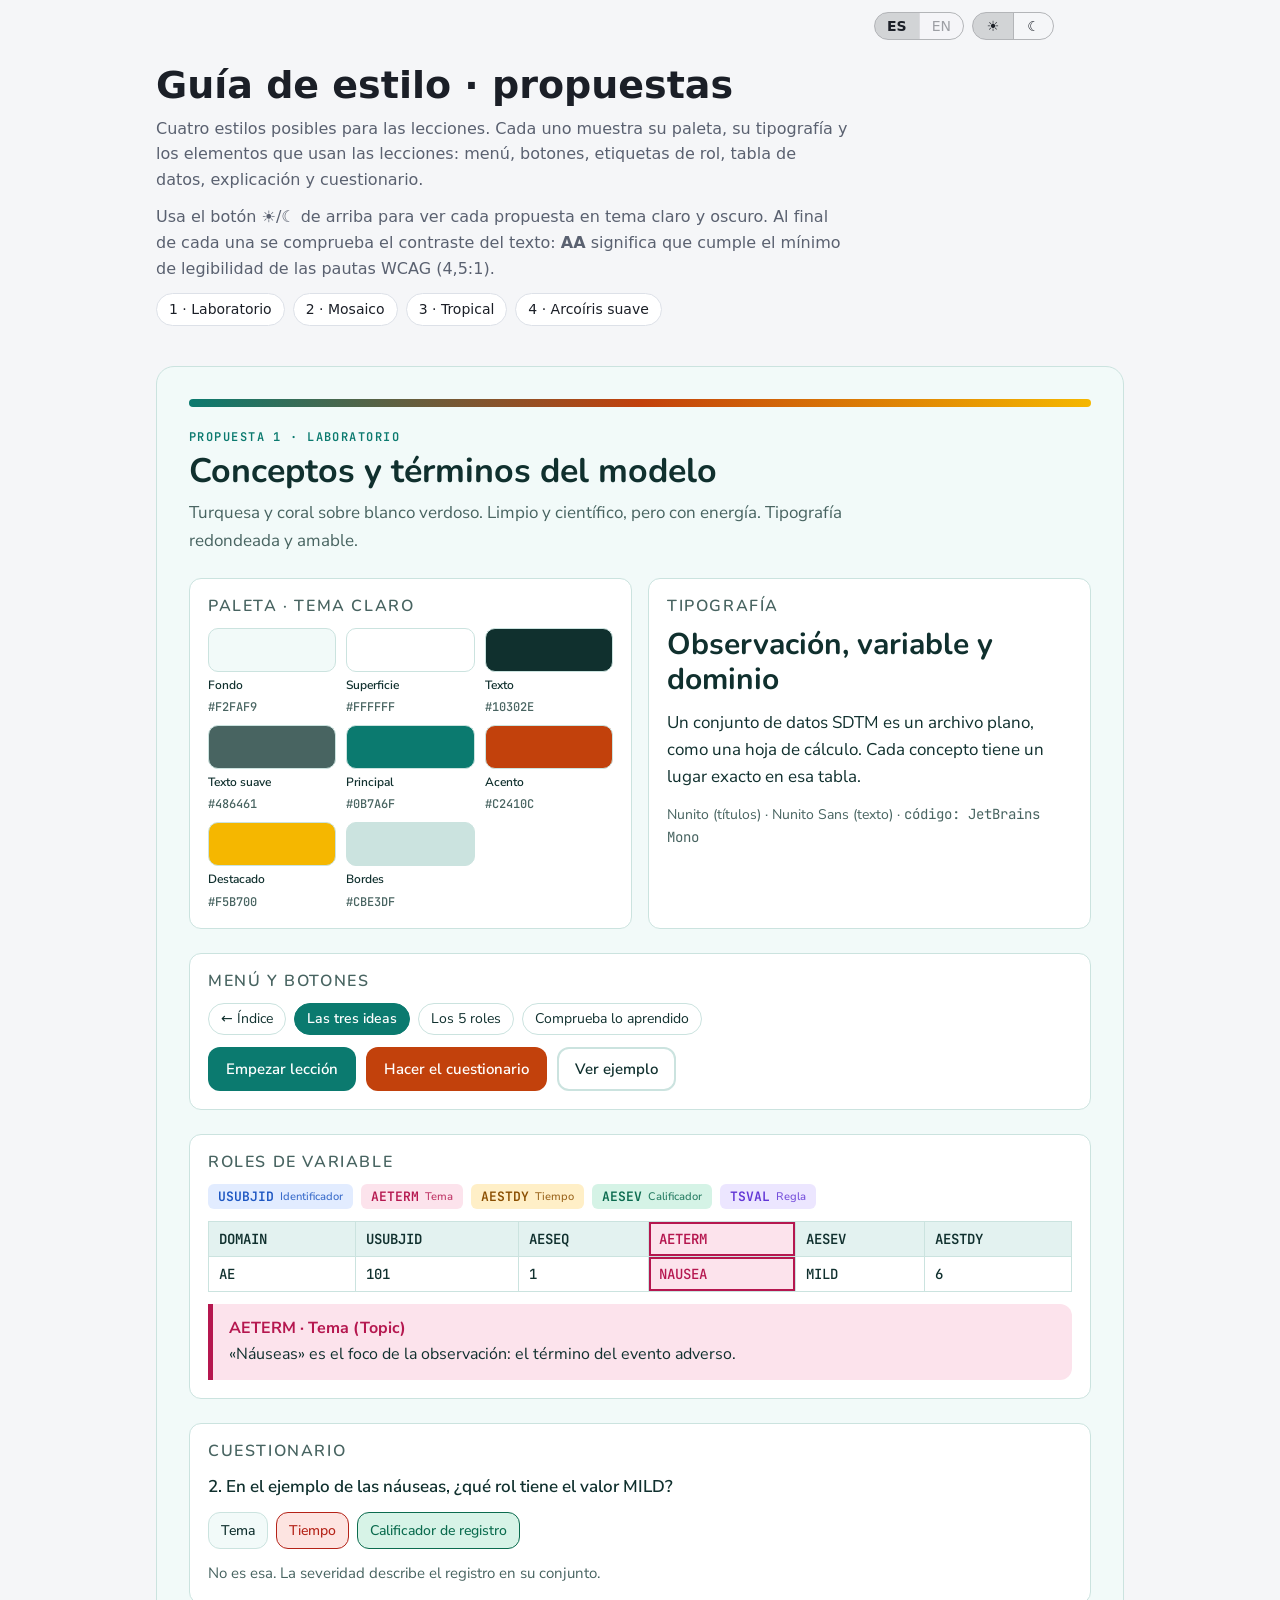
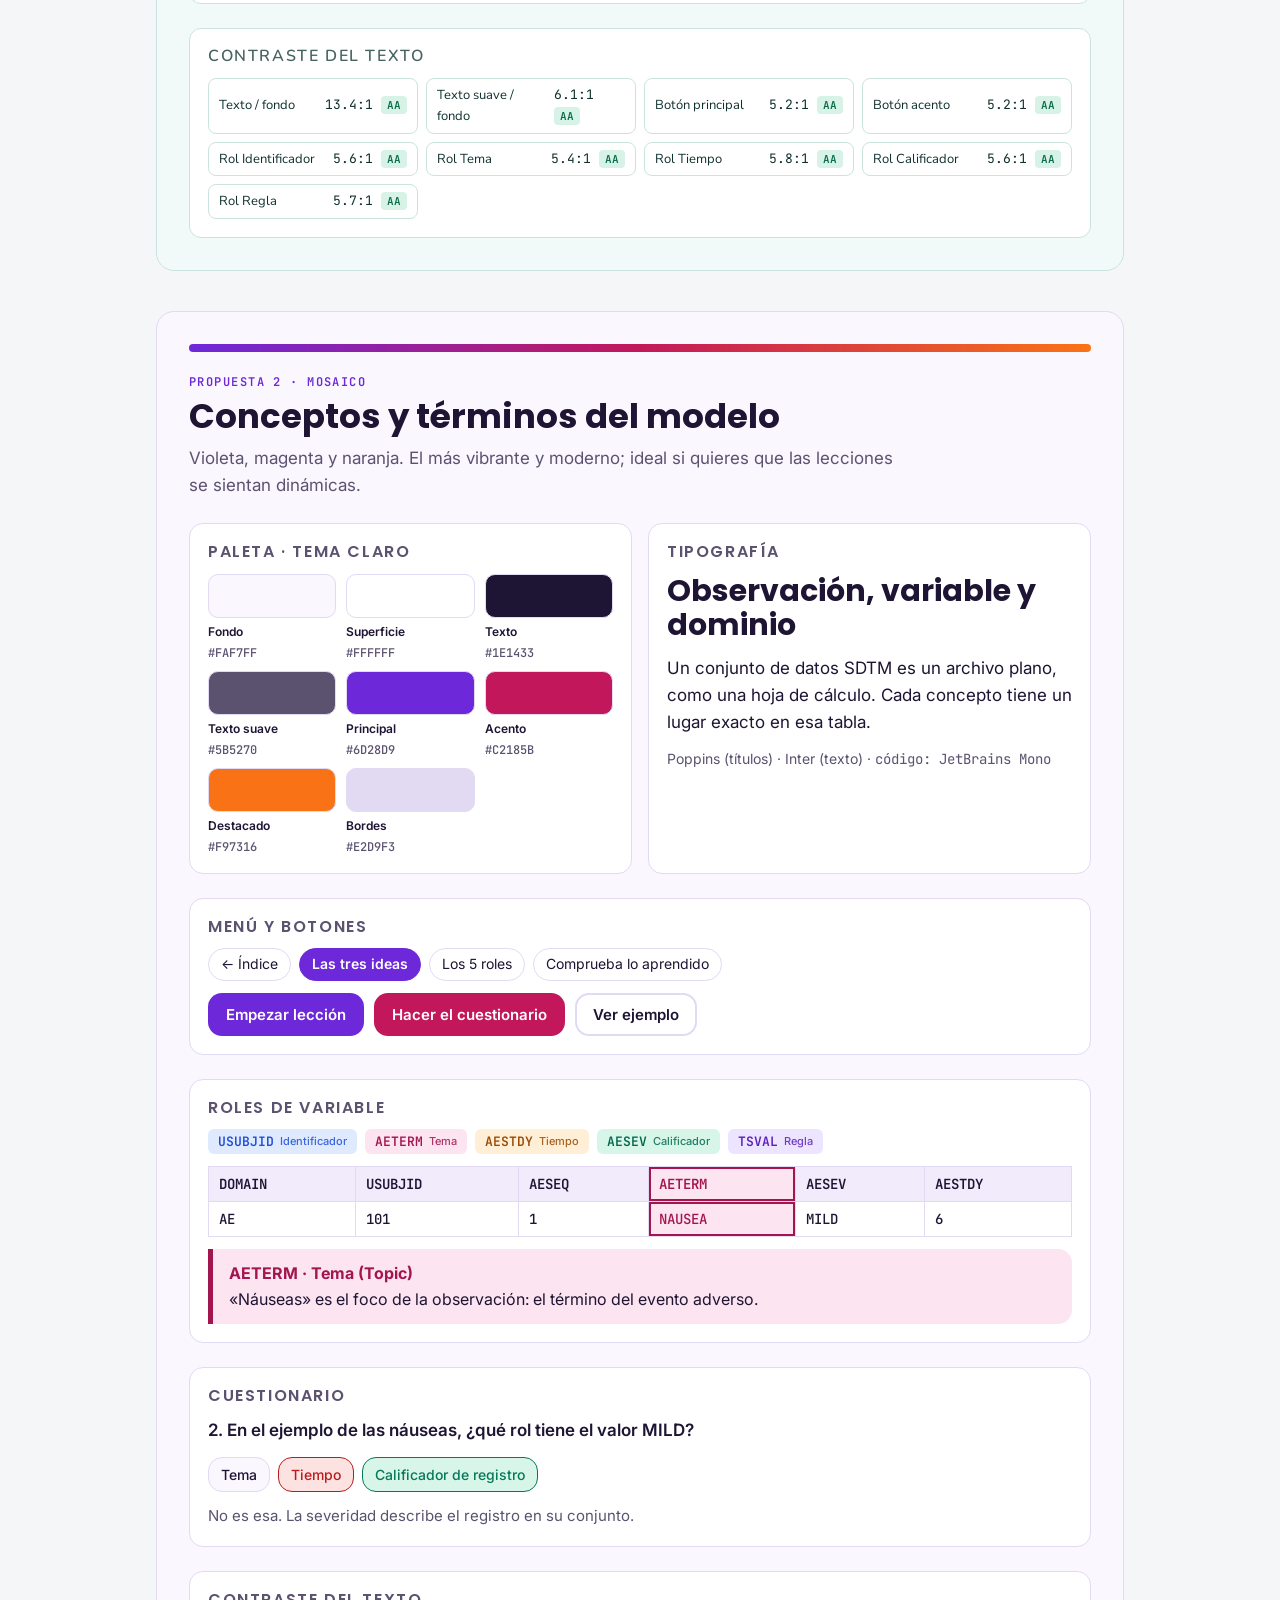
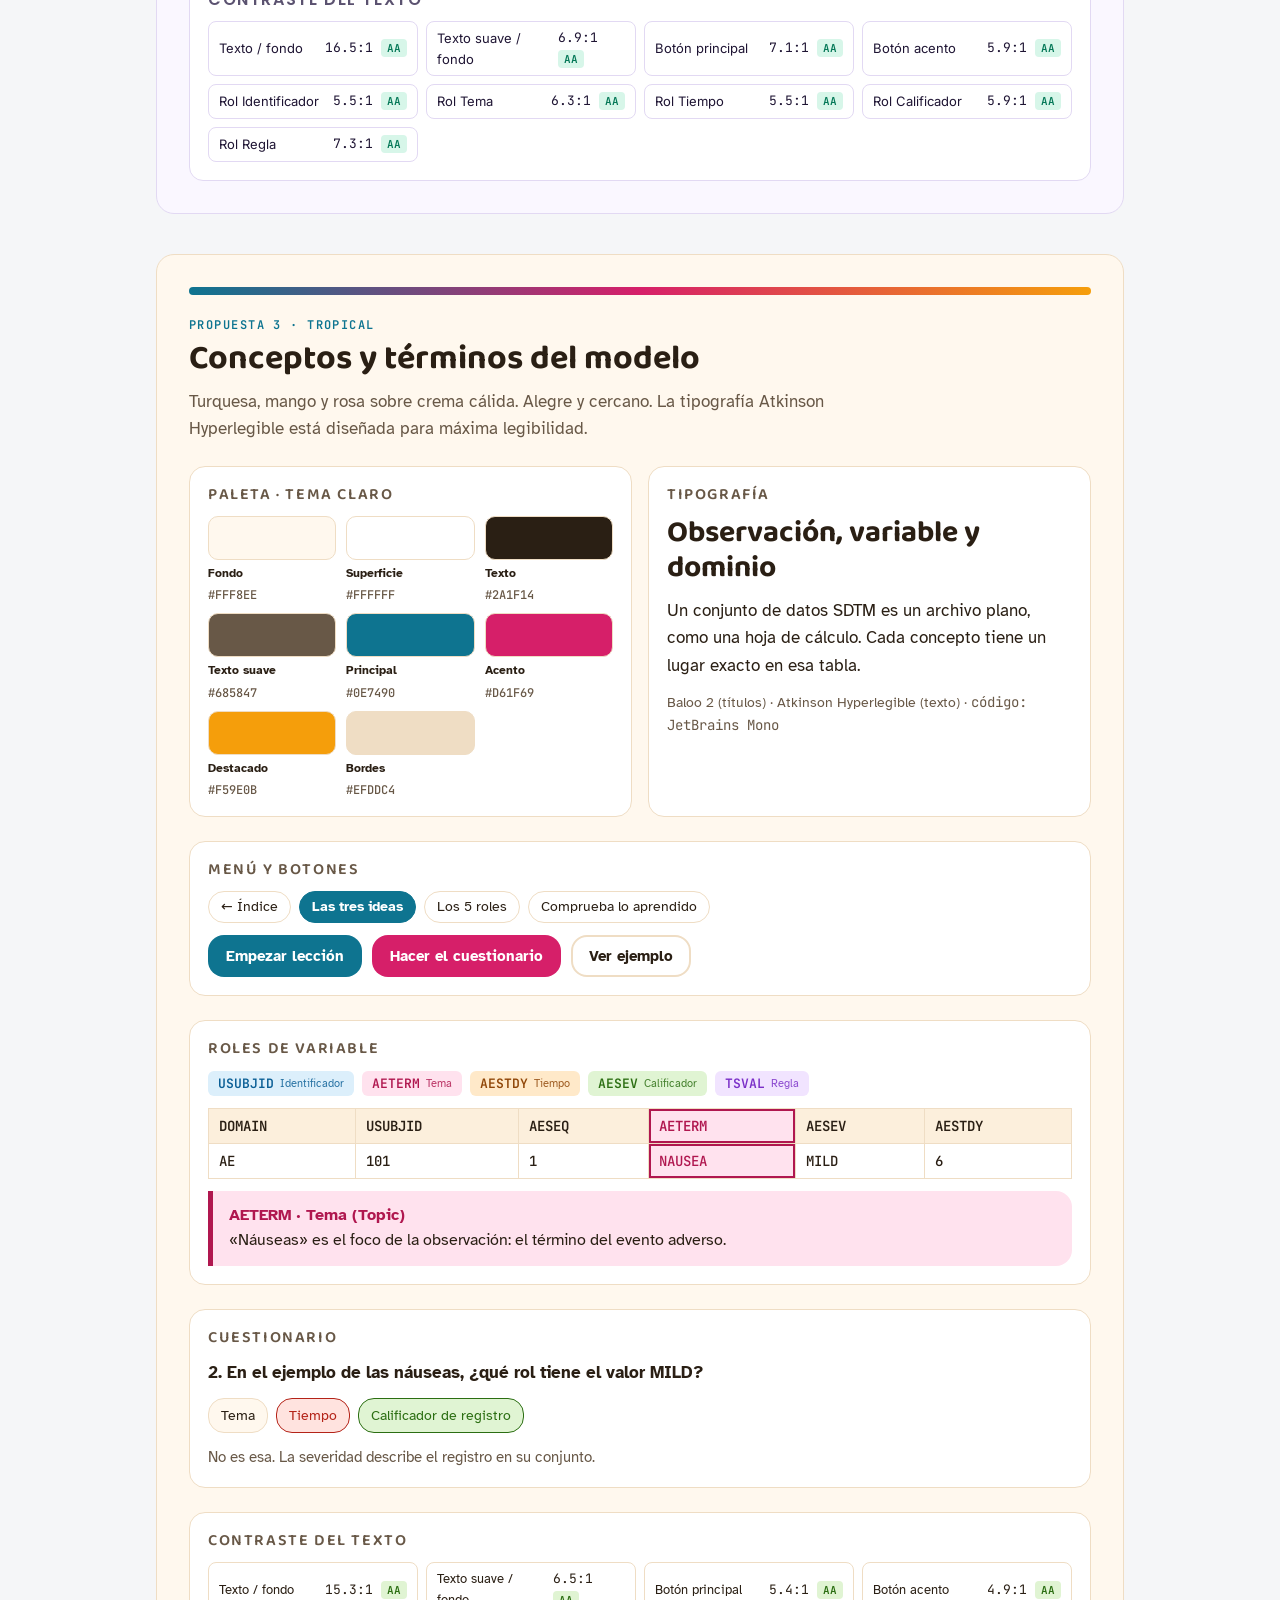
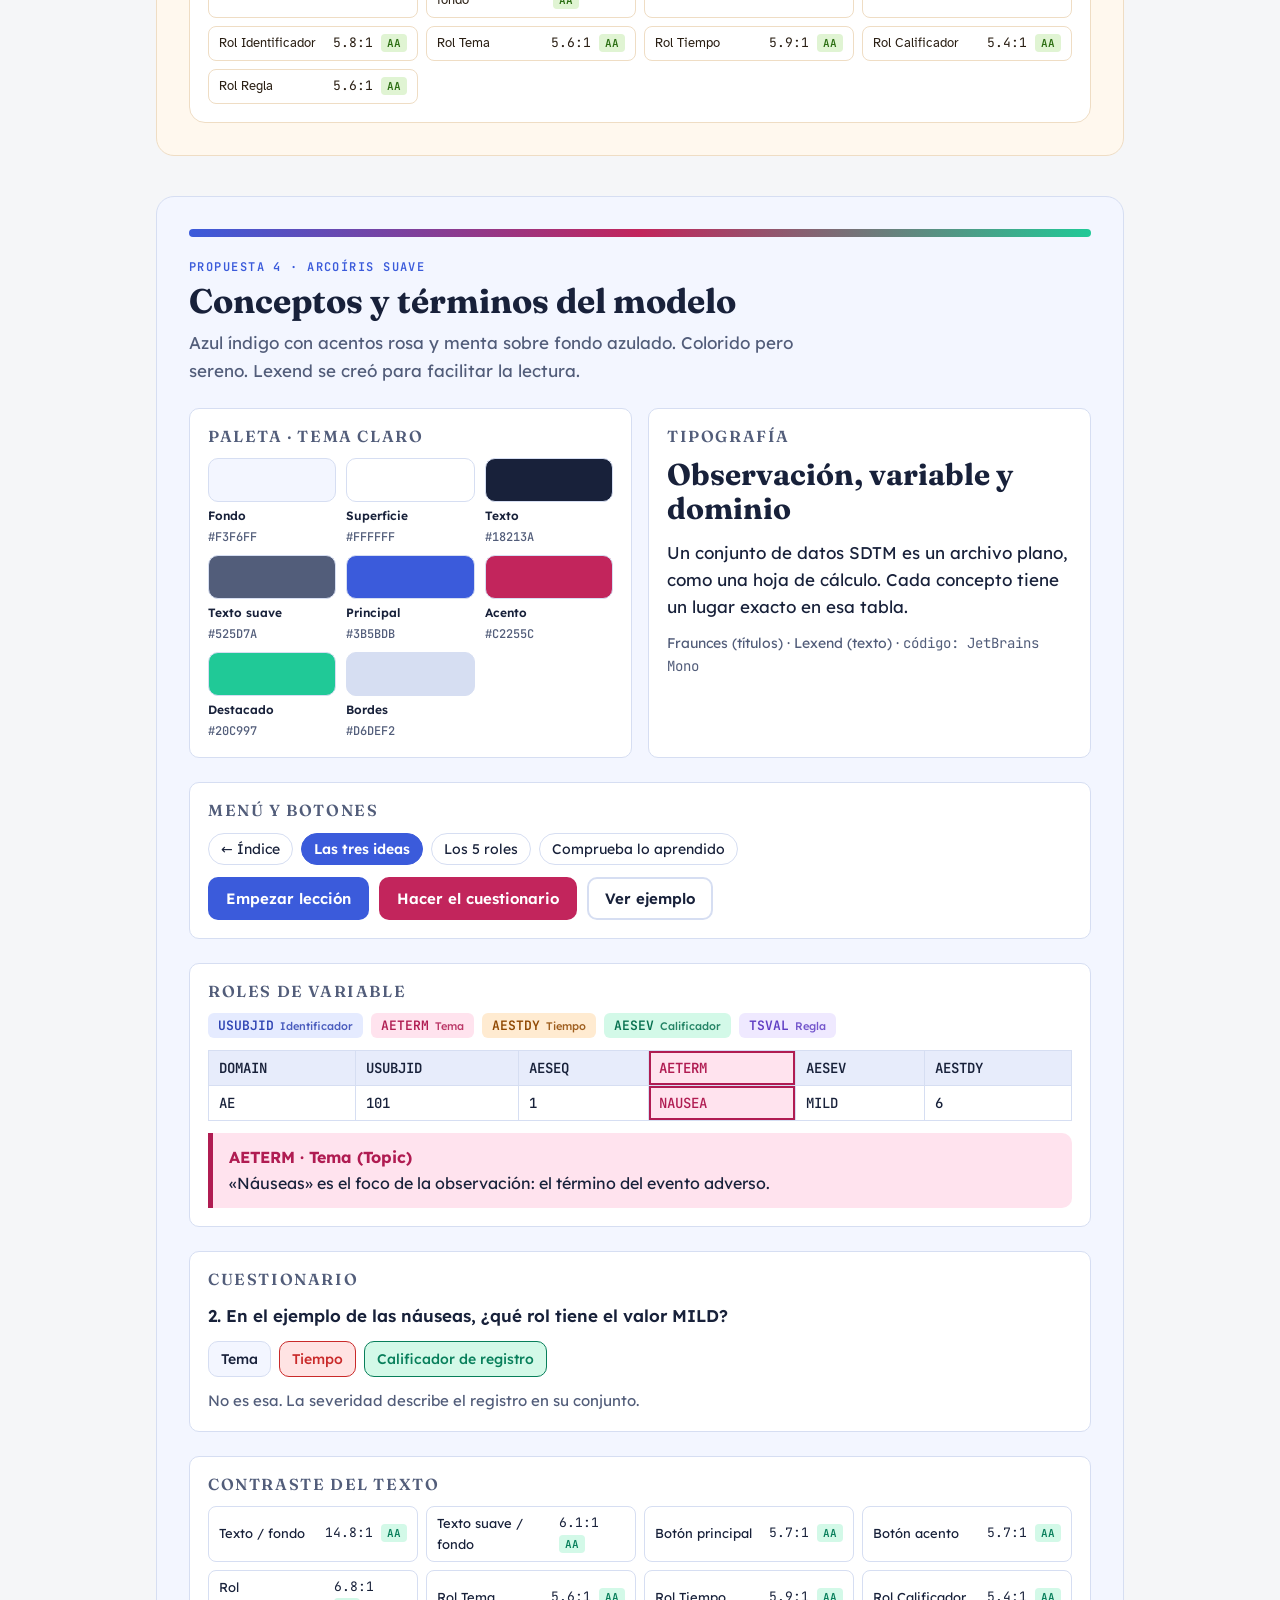
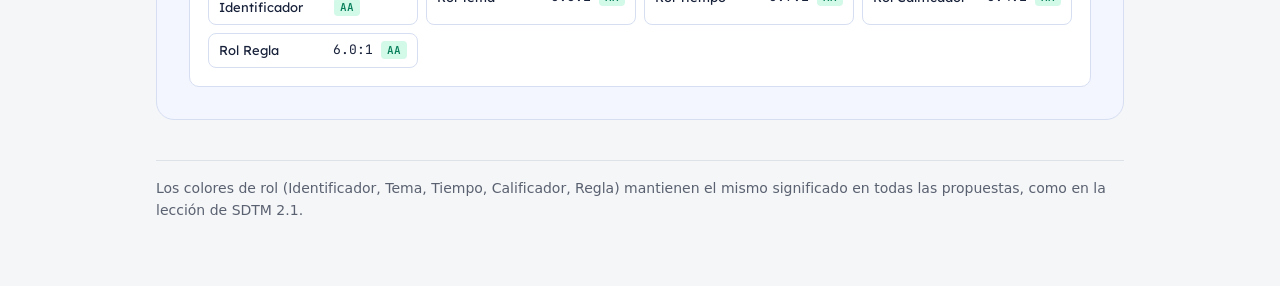
==== guia-de-estilo.html @ e6d56b49 "Añadir guía de estilo con cuatro propuestas visuales Co-Authored-By: Claude Opus 5.5 <noreply@anthro" ====
<!doctype html>
<html lang="es">
<head>
<meta charset="utf-8">
<meta name="viewport" content="width=device-width, initial-scale=1">
<title>Guía de estilo</title>
<meta name="description" content="Propuestas de estilo visual para las lecciones de CDISC Learning.">
<script src="recursos/controles.js"></script>
<link rel="stylesheet" href="https://fonts.googleapis.com/css2?family=Atkinson+Hyperlegible:wght@400;700&family=Baloo+2:wght@600;700&family=Fraunces:opsz,wght@9..144,600;9..144,700&family=Inter:wght@400;500;600&family=JetBrains+Mono:wght@500;600&family=Lexend:wght@400;500;600&family=Nunito:wght@700;800&family=Nunito+Sans:wght@400;600&family=Poppins:wght@600;700&display=swap">
<style>
/* Página contenedora: neutra, para que destaquen las propuestas */
:root{--bg:#F5F6F8;--surface:#FFFFFF;--ink:#1B1F27;--muted:#5A6170;--line:#DDE1E8}
@media (prefers-color-scheme:dark){:root:not([data-theme="light"]){--bg:#111317;--surface:#1A1D23;--ink:#E8EAEE;--muted:#9AA1AE;--line:#2D323B;color-scheme:dark}}
:root[data-theme="dark"]{--bg:#111317;--surface:#1A1D23;--ink:#E8EAEE;--muted:#9AA1AE;--line:#2D323B;color-scheme:dark}
*{box-sizing:border-box}
body{margin:0;background:var(--bg);color:var(--ink);font:16px/1.6 system-ui,-apple-system,"Segoe UI",sans-serif}
.wrap{max-width:1000px;margin:0 auto;padding:24px max(16px,env(safe-area-inset-left,0px)) 64px;display:flex;flex-direction:column;gap:40px}
.intro h1{margin:0 0 8px;font-size:clamp(28px,5vw,38px);line-height:1.15}
.intro p{margin:0 0 12px;max-width:68ch;color:var(--muted)}
.salto{display:flex;flex-wrap:wrap;gap:8px}
.salto a{font-size:14px;color:var(--ink);text-decoration:none;border:1px solid var(--line);background:var(--surface);border-radius:999px;padding:4px 12px}
.salto a:hover{border-color:var(--ink)}
.mono{font-family:"JetBrains Mono",Consolas,monospace}

/* ---------- Propuesta (todo lo de dentro usa las variables --p-*) ---------- */
.prop{background:var(--p-bg);color:var(--p-ink);border:1px solid var(--p-line);border-radius:18px;padding:clamp(18px,4vw,32px);display:flex;flex-direction:column;gap:24px;font:400 17px/1.6 var(--p-body);scroll-margin-top:16px}
.prop h2,.prop h3{font-family:var(--p-display);margin:0;line-height:1.2;text-wrap:balance}
.prop h2{font-size:clamp(26px,5vw,34px)}
.prop h3{font-size:19px}
.prop p{margin:0;max-width:66ch}
.prop .muted{color:var(--p-muted)}
.cab{display:flex;flex-direction:column;gap:8px}
.eyebrow{font:600 12px/1 "JetBrains Mono",monospace;letter-spacing:.12em;text-transform:uppercase;color:var(--p-primary)}
.banda{height:8px;border-radius:999px;background:linear-gradient(90deg,var(--p-primary),var(--p-accent),var(--p-sun))}
.grid2{display:grid;grid-template-columns:repeat(auto-fit,minmax(min(100%,280px),1fr));gap:16px}
.caja{background:var(--p-surface);border:1px solid var(--p-line);border-radius:var(--p-radius);padding:18px;display:flex;flex-direction:column;gap:12px;min-width:0}
.caja>h3{font-size:16px}
.etq{font:600 11px/1 "JetBrains Mono",monospace;letter-spacing:.1em;text-transform:uppercase;color:var(--p-muted)}

/* muestras de color */
.muestras{display:grid;grid-template-columns:repeat(auto-fill,minmax(110px,1fr));gap:10px}
.muestra{display:flex;flex-direction:column;gap:4px;font-size:12px}
.muestra i{display:block;height:44px;border-radius:10px;border:1px solid var(--p-line)}
.muestra b{font-weight:600}
.muestra code{font:500 12px "JetBrains Mono",monospace;color:var(--p-muted)}

/* tipografía */
.tipo-display{font:700 30px/1.15 var(--p-display)}
.tipo-cuerpo{font:400 17px/1.6 var(--p-body)}

/* menú y botones */
.nav{display:flex;flex-wrap:wrap;gap:8px}
.nav a{font-size:14px;color:var(--p-ink);text-decoration:none;border:1px solid var(--p-line);background:var(--p-surface);border-radius:999px;padding:4px 12px}
.nav a.on{background:var(--p-primary);border-color:var(--p-primary);color:var(--p-on-primary);font-weight:600}
.btns{display:flex;flex-wrap:wrap;gap:10px}
.btn{font:600 15px var(--p-body);border-radius:var(--p-radius);padding:10px 16px;border:2px solid transparent;cursor:pointer}
.btn.pri{background:var(--p-primary);color:var(--p-on-primary)}
.btn.sec{background:transparent;color:var(--p-ink);border-color:var(--p-line)}
.btn.acc{background:var(--p-accent);color:var(--p-on-accent)}
.btn:focus-visible{outline:3px solid var(--p-sun);outline-offset:2px}

/* etiquetas de rol SDTM */
.roles{display:flex;flex-wrap:wrap;gap:8px}
.tag{display:inline-flex;align-items:center;gap:6px;font:600 13px "JetBrains Mono",monospace;color:var(--c);background:var(--cb);border-radius:6px;padding:4px 10px}
.tag small{font:500 11px var(--p-body);opacity:.85}

/* tabla */
.scroll{overflow-x:auto}
table{border-collapse:collapse;width:100%;font:500 14px "JetBrains Mono",monospace}
th,td{border:1px solid var(--p-line);padding:8px 10px;text-align:left;white-space:nowrap}
th{background:var(--p-soft);font-weight:600}
td.on,th.on{background:var(--cb);color:var(--c);box-shadow:inset 0 0 0 2px var(--c)}

/* explicación */
.explica{border-left:5px solid var(--c);background:var(--cb);border-radius:0 var(--p-radius) var(--p-radius) 0;padding:12px 16px;font-size:16px}
.explica b{color:var(--c)}

/* cuestionario */
.opts{display:flex;flex-wrap:wrap;gap:8px}
.opts span{font:500 14px var(--p-body);background:var(--p-bg);border:1px solid var(--p-line);border-radius:var(--p-radius);padding:8px 12px}
.opts .bien{background:var(--p-ok-bg);border-color:var(--p-ok);color:var(--p-ok)}
.opts .mal{background:var(--p-no-bg);border-color:var(--p-no);color:var(--p-no)}

/* contraste */
.contraste{display:grid;grid-template-columns:repeat(auto-fill,minmax(200px,1fr));gap:8px;font-size:13px}
.contraste div{display:flex;justify-content:space-between;gap:8px;align-items:center;border:1px solid var(--p-line);border-radius:8px;padding:6px 10px;background:var(--p-surface)}
.aa{font:600 11px "JetBrains Mono",monospace;padding:2px 6px;border-radius:4px;background:var(--p-ok-bg);color:var(--p-ok)}
.aa.falla{background:var(--p-no-bg);color:var(--p-no)}

.pie{font-size:14px;color:var(--muted);border-top:1px solid var(--line);padding-top:16px}
</style>
</head>
<body>
<div class="wrap">
  <header class="intro">
    <h1>Guía de estilo · propuestas</h1>
    <p>Cuatro estilos posibles para las lecciones. Cada uno muestra su paleta, su tipografía y los elementos que usan las lecciones: menú, botones, etiquetas de rol, tabla de datos, explicación y cuestionario.</p>
    <p>Usa el botón ☀/☾ de arriba para ver cada propuesta en tema claro y oscuro. Al final de cada una se comprueba el contraste del texto: <b>AA</b> significa que cumple el mínimo de legibilidad de las pautas WCAG (4,5:1).</p>
    <nav class="salto" id="salto" aria-label="Propuestas"></nav>
  </header>
  <div id="propuestas" style="display:flex;flex-direction:column;gap:40px"></div>
  <footer class="pie">Los colores de rol (Identificador, Tema, Tiempo, Calificador, Regla) mantienen el mismo significado en todas las propuestas, como en la lección de SDTM 2.1.</footer>
</div>

<script>
/* Cada propuesta: tipografías, radio de esquinas y colores para claro y oscuro.
   Roles: [color de texto, fondo] para id, topic, timing, qual, rule. */
const P = [
  {
    id: "laboratorio", nombre: "1 · Laboratorio",
    idea: "Turquesa y coral sobre blanco verdoso. Limpio y científico, pero con energía. Tipografía redondeada y amable.",
    display: '"Nunito", system-ui, sans-serif', body: '"Nunito Sans", system-ui, sans-serif',
    fuentes: "Nunito (títulos) · Nunito Sans (texto)", radius: "12px",
    claro: { bg:"#F2FAF9", surface:"#FFFFFF", soft:"#E3F2F0", ink:"#10302E", muted:"#486461", line:"#CBE3DF",
      primary:"#0B7A6F", "on-primary":"#FFFFFF", accent:"#C2410C", "on-accent":"#FFFFFF", sun:"#F5B700",
      ok:"#0B6B4E", "ok-bg":"#D7F3E7", no:"#B42318", "no-bg":"#FDE4E1",
      id:["#1D56C2","#E2ECFF"], topic:["#B5174F","#FCE3EC"], timing:["#8A4E00","#FFEFC7"], qual:["#0A6A4E","#D5F3E6"], rule:["#6236D6","#ECE6FF"] },
    oscuro: { bg:"#0D1D1C", surface:"#132927", soft:"#1A3532", ink:"#E2F4F1", muted:"#9CB9B5", line:"#264541",
      primary:"#3FD1BF", "on-primary":"#062320", accent:"#FF8A4C", "on-accent":"#2A1203", sun:"#FFCB3D",
      ok:"#5FE0B0", "ok-bg":"#103A2D", no:"#FF9B8F", "no-bg":"#4A1A16",
      id:["#8DB5FF","#1B2D50"], topic:["#FF8DB5","#4A1A2C"], timing:["#FFC75A","#45320C"], qual:["#5FE0B0","#103A2D"], rule:["#B7A2FF","#2D2152"] }
  },
  {
    id: "mosaico", nombre: "2 · Mosaico",
    idea: "Violeta, magenta y naranja. El más vibrante y moderno; ideal si quieres que las lecciones se sientan dinámicas.",
    display: '"Poppins", system-ui, sans-serif', body: '"Inter", system-ui, sans-serif',
    fuentes: "Poppins (títulos) · Inter (texto)", radius: "14px",
    claro: { bg:"#FAF7FF", surface:"#FFFFFF", soft:"#F1EBFC", ink:"#1E1433", muted:"#5B5270", line:"#E2D9F3",
      primary:"#6D28D9", "on-primary":"#FFFFFF", accent:"#C2185B", "on-accent":"#FFFFFF", sun:"#F97316",
      ok:"#047857", "ok-bg":"#D7F6E9", no:"#B91C1C", "no-bg":"#FDE2E2",
      id:["#1D4ED8","#E0EAFF"], topic:["#A3154F","#FCE4F1"], timing:["#9A4A06","#FEEFD6"], qual:["#03684C","#D7F6E9"], rule:["#5B21B6","#EDE4FF"] },
    oscuro: { bg:"#140F22", surface:"#1E1730", soft:"#271E3D", ink:"#F0EAFB", muted:"#ABA2C2", line:"#352B4D",
      primary:"#A78BFA", "on-primary":"#1A0B3D", accent:"#F472B6", "on-accent":"#3B0A22", sun:"#FB923C",
      ok:"#6EE7B7", "ok-bg":"#0F3A2C", no:"#FCA5A5", "no-bg":"#4A1818",
      id:["#93B4FF","#1C2A55"], topic:["#F9A8D4","#4C1733"], timing:["#FDBA74","#46290F"], qual:["#6EE7B7","#0F3A2C"], rule:["#C4B5FD","#2E2156"] }
  },
  {
    id: "tropical", nombre: "3 · Tropical",
    idea: "Turquesa, mango y rosa sobre crema cálida. Alegre y cercano. La tipografía Atkinson Hyperlegible está diseñada para máxima legibilidad.",
    display: '"Baloo 2", system-ui, sans-serif', body: '"Atkinson Hyperlegible", system-ui, sans-serif',
    fuentes: "Baloo 2 (títulos) · Atkinson Hyperlegible (texto)", radius: "16px",
    claro: { bg:"#FFF8EE", surface:"#FFFFFF", soft:"#FCEFDC", ink:"#2A1F14", muted:"#685847", line:"#EFDDC4",
      primary:"#0E7490", "on-primary":"#FFFFFF", accent:"#D61F69", "on-accent":"#FFFFFF", sun:"#F59E0B",
      ok:"#2B6E12", "ok-bg":"#E0F4D3", no:"#B42318", "no-bg":"#FFE3DF",
      id:["#0B5F96","#DCEFFB"], topic:["#B0174F","#FFE2EE"], timing:["#8F4507","#FFE9C9"], qual:["#2B6E12","#E0F4D3"], rule:["#7A2FC8","#F1E4FF"] },
    oscuro: { bg:"#1C150E", surface:"#291F15", soft:"#33271B", ink:"#FBEFDF", muted:"#C2AE97", line:"#45372A",
      primary:"#38C6E8", "on-primary":"#062833", accent:"#FF7EB0", "on-accent":"#3D0A20", sun:"#FBBF24",
      ok:"#9BE07A", "ok-bg":"#1E3A12", no:"#FF9B8F", "no-bg":"#4A1A16",
      id:["#7CC8F5","#12324A"], topic:["#FF8FBB","#4D1730"], timing:["#FFB866","#4A2D0C"], qual:["#9BE07A","#1E3A12"], rule:["#CDA6FF","#352053"] }
  },
  {
    id: "arcoiris", nombre: "4 · Arcoíris suave",
    idea: "Azul índigo con acentos rosa y menta sobre fondo azulado. Colorido pero sereno. Lexend se creó para facilitar la lectura.",
    display: '"Fraunces", Georgia, serif', body: '"Lexend", system-ui, sans-serif',
    fuentes: "Fraunces (títulos) · Lexend (texto)", radius: "10px",
    claro: { bg:"#F3F6FF", surface:"#FFFFFF", soft:"#E7ECFB", ink:"#18213A", muted:"#525D7A", line:"#D6DEF2",
      primary:"#3B5BDB", "on-primary":"#FFFFFF", accent:"#C2255C", "on-accent":"#FFFFFF", sun:"#20C997",
      ok:"#087F5B", "ok-bg":"#D3F9E8", no:"#C92A2A", "no-bg":"#FFE3E3",
      id:["#2F44B3","#E5EBFF"], topic:["#B01C52","#FFE3EE"], timing:["#8F4700","#FFEBD1"], qual:["#06704F","#D3F9E8"], rule:["#5F3DC4","#EFE9FF"] },
    oscuro: { bg:"#10152A", surface:"#182040", soft:"#202A50", ink:"#E8ECFA", muted:"#A3ACCB", line:"#2C3763",
      primary:"#91A7FF", "on-primary":"#0E1640", accent:"#FAA2C1", "on-accent":"#3F0A1E", sun:"#63E6BE",
      ok:"#63E6BE", "ok-bg":"#0D3D2E", no:"#FFA8A8", "no-bg":"#4D1A1A",
      id:["#9DB2FF","#1F2A5C"], topic:["#FF9EC2","#4F1A33"], timing:["#FFC078","#4A2E0F"], qual:["#63E6BE","#0D3D2E"], rule:["#B9A5FF","#2F2460"] }
  }
];
const ROLES = [["id","Identificador","USUBJID"],["topic","Tema","AETERM"],["timing","Tiempo","AESTDY"],["qual","Calificador","AESEV"],["rule","Regla","TSVAL"]];
const NOMBRES = { bg:"Fondo", surface:"Superficie", ink:"Texto", muted:"Texto suave", primary:"Principal", accent:"Acento", sun:"Destacado", line:"Bordes" };

/* --- Contraste WCAG --- */
function lum(hex){
  const c=[1,3,5].map(i=>parseInt(hex.slice(i,i+2),16)/255).map(v=>v<=.03928?v/12.92:((v+.055)/1.055)**2.4);
  return .2126*c[0]+.7152*c[1]+.0722*c[2];
}
function ratio(a,b){const x=lum(a),y=lum(b);return (Math.max(x,y)+.05)/(Math.min(x,y)+.05)}

/* --- CSS de cada propuesta (claro, oscuro por sistema y oscuro forzado) --- */
function vars(c){
  let s="";
  for(const [k,v] of Object.entries(c)) if(!Array.isArray(v)) s+=`--p-${k}:${v};`;
  return s;
}
function rolesCss(sel,c){
  return ROLES.map(([r])=>`${sel} .r-${r}{--c:${c[r][0]};--cb:${c[r][1]}}`).join("");
}
let css="";
for(const p of P){
  const s=`#${p.id}`;
  css+=`${s}{--p-display:${p.display};--p-body:${p.body};--p-radius:${p.radius};${vars(p.claro)}}${rolesCss(s,p.claro)}`;
  css+=`@media (prefers-color-scheme:dark){:root:not([data-theme="light"]) ${s}{${vars(p.oscuro)}}${rolesCss(':root:not([data-theme="light"]) '+s,p.oscuro)}}`;
  css+=`:root[data-theme="dark"] ${s}{${vars(p.oscuro)}}${rolesCss(':root[data-theme="dark"] '+s,p.oscuro)}`;
}
const st=document.createElement("style");st.textContent=css;document.head.appendChild(st);

/* --- Contenido de cada propuesta --- */
function esOscuro(){
  const t=document.documentElement.dataset.theme;
  return t ? t==="dark" : matchMedia("(prefers-color-scheme: dark)").matches;
}
function muestras(c){
  return Object.keys(NOMBRES).map(k=>`<div class="muestra"><i style="background:${c[k]}"></i><b>${NOMBRES[k]}</b><code>${c[k]}</code></div>`).join("");
}
function contraste(c){
  const pares=[["Texto / fondo",c.ink,c.bg],["Texto suave / fondo",c.muted,c.bg],["Botón principal",c["on-primary"],c.primary],["Botón acento",c["on-accent"],c.accent]]
    .concat(ROLES.map(([r,n])=>["Rol "+n,c[r][0],c[r][1]]));
  return pares.map(([n,a,b])=>{const r=ratio(a,b);return `<div><span>${n}</span><span class="mono">${r.toFixed(1)}:1 <span class="aa ${r<4.5?"falla":""}">${r>=4.5?"AA":"bajo"}</span></span></div>`}).join("");
}
function render(){
  const oscuro=esOscuro();
  document.getElementById("propuestas").innerHTML=P.map(p=>{
    const c=oscuro?p.oscuro:p.claro;
    return `
<section class="prop" id="${p.id}" aria-labelledby="t-${p.id}">
  <div class="banda"></div>
  <div class="cab">
    <span class="eyebrow">Propuesta ${p.nombre}</span>
    <h2 id="t-${p.id}">Conceptos y términos del modelo</h2>
    <p class="muted">${p.idea}</p>
  </div>

  <div class="grid2">
    <div class="caja"><h3 class="etq">Paleta · tema ${oscuro?"oscuro":"claro"}</h3><div class="muestras">${muestras(c)}</div></div>
    <div class="caja"><h3 class="etq">Tipografía</h3>
      <div class="tipo-display">Observación, variable y dominio</div>
      <div class="tipo-cuerpo">Un conjunto de datos SDTM es un archivo plano, como una hoja de cálculo. Cada concepto tiene un lugar exacto en esa tabla.</div>
      <span class="muted" style="font-size:14px">${p.fuentes} · <span class="mono">código: JetBrains Mono</span></span>
    </div>
  </div>

  <div class="caja"><h3 class="etq">Menú y botones</h3>
    <nav class="nav" aria-label="Ejemplo de menú"><a href="#${p.id}">← Índice</a><a href="#${p.id}" class="on">Las tres ideas</a><a href="#${p.id}">Los 5 roles</a><a href="#${p.id}">Comprueba lo aprendido</a></nav>
    <div class="btns"><button class="btn pri" type="button">Empezar lección</button><button class="btn acc" type="button">Hacer el cuestionario</button><button class="btn sec" type="button">Ver ejemplo</button></div>
  </div>

  <div class="caja"><h3 class="etq">Roles de variable</h3>
    <div class="roles">${ROLES.map(([r,n,v])=>`<span class="tag r-${r}">${v}<small>${n}</small></span>`).join("")}</div>
    <div class="scroll"><table aria-label="Ejemplo de tabla AE">
      <tr><th>DOMAIN</th><th>USUBJID</th><th>AESEQ</th><th class="on r-topic">AETERM</th><th>AESEV</th><th>AESTDY</th></tr>
      <tr><td>AE</td><td>101</td><td>1</td><td class="on r-topic">NAUSEA</td><td>MILD</td><td>6</td></tr>
    </table></div>
    <div class="explica r-topic"><b>AETERM · Tema (Topic)</b><br>«Náuseas» es el foco de la observación: el término del evento adverso.</div>
  </div>

  <div class="caja"><h3 class="etq">Cuestionario</h3>
    <p style="font-weight:600">2. En el ejemplo de las náuseas, ¿qué rol tiene el valor MILD?</p>
    <div class="opts"><span>Tema</span><span class="mal">Tiempo</span><span class="bien">Calificador de registro</span></div>
    <p class="muted" style="font-size:15px">No es esa. La severidad describe el registro en su conjunto.</p>
  </div>

  <div class="caja"><h3 class="etq">Contraste del texto</h3><div class="contraste">${contraste(c)}</div></div>
</section>`;
  }).join("");
}
document.getElementById("salto").innerHTML=P.map(p=>`<a href="#${p.id}">${p.nombre}</a>`).join("");
render();
new MutationObserver(render).observe(document.documentElement,{attributes:true,attributeFilter:["data-theme"]});
matchMedia("(prefers-color-scheme: dark)").addEventListener("change",render);
</script>
</body>
</html>
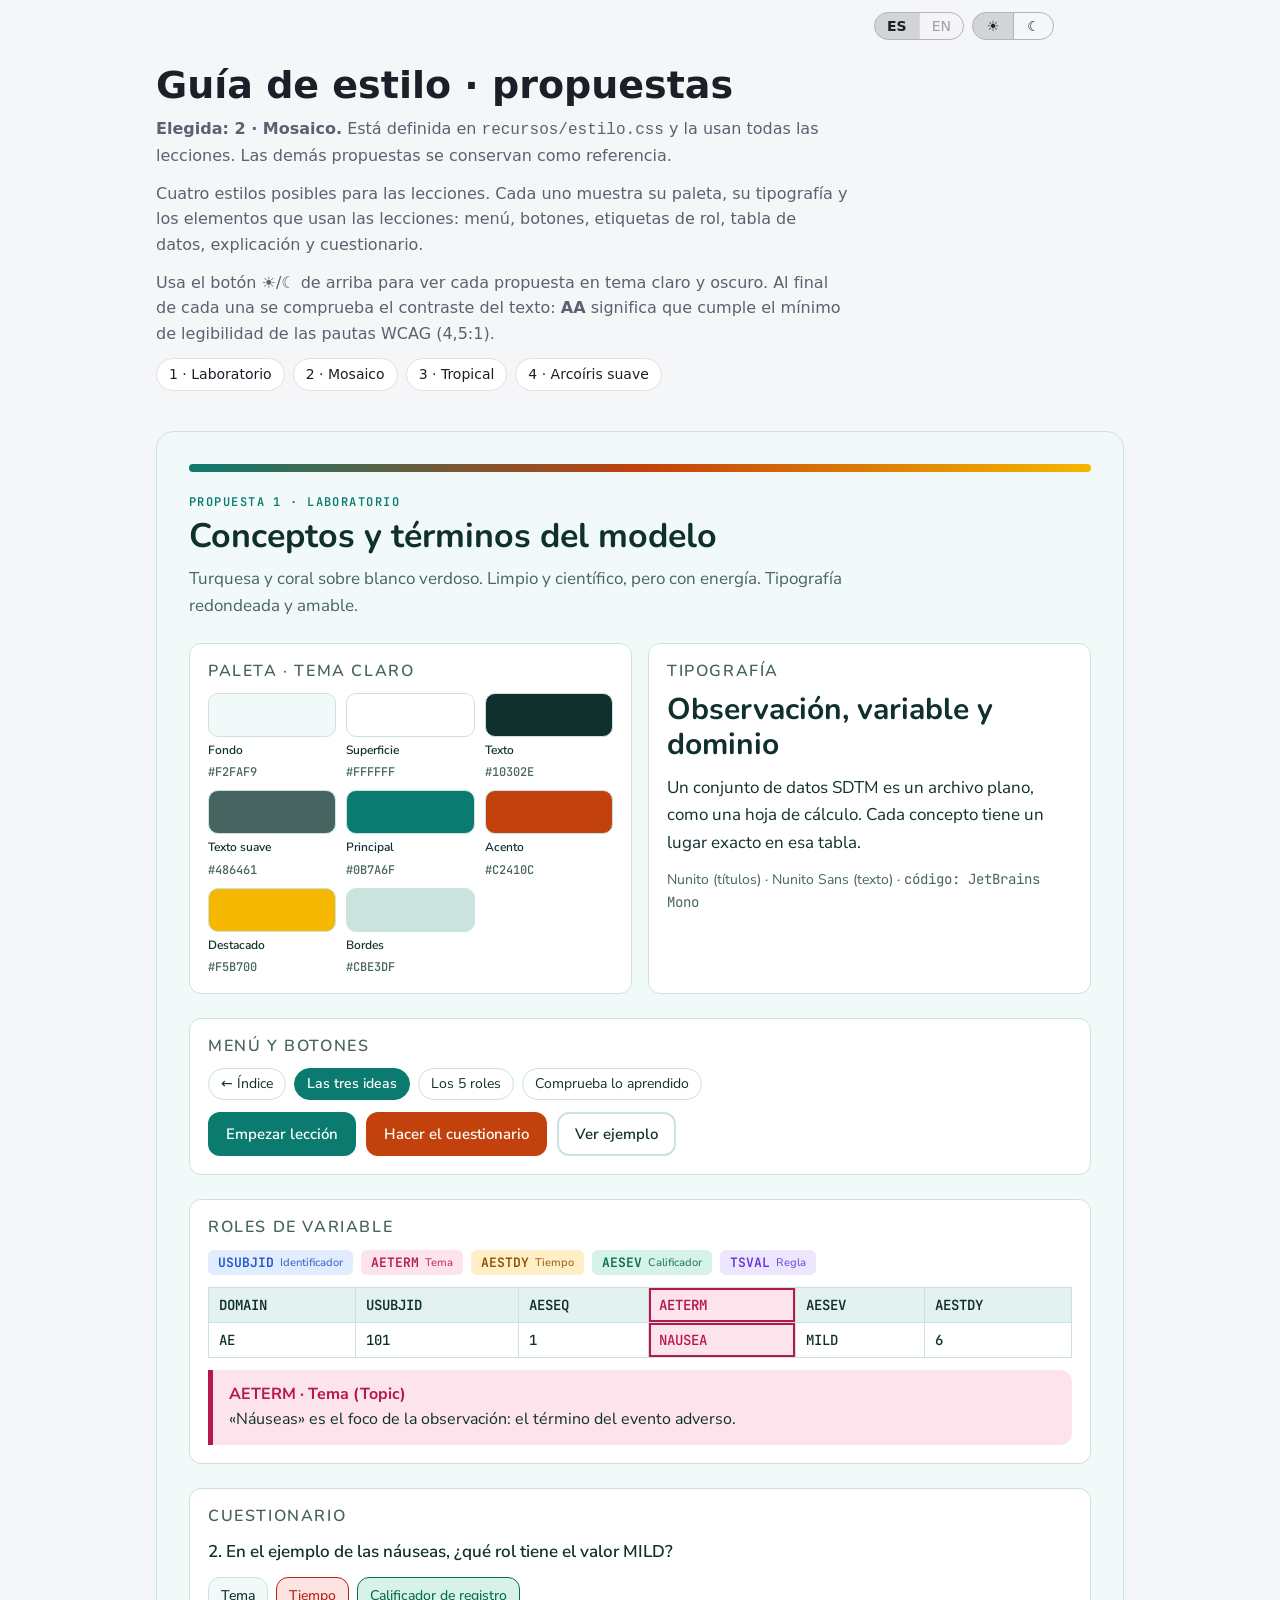
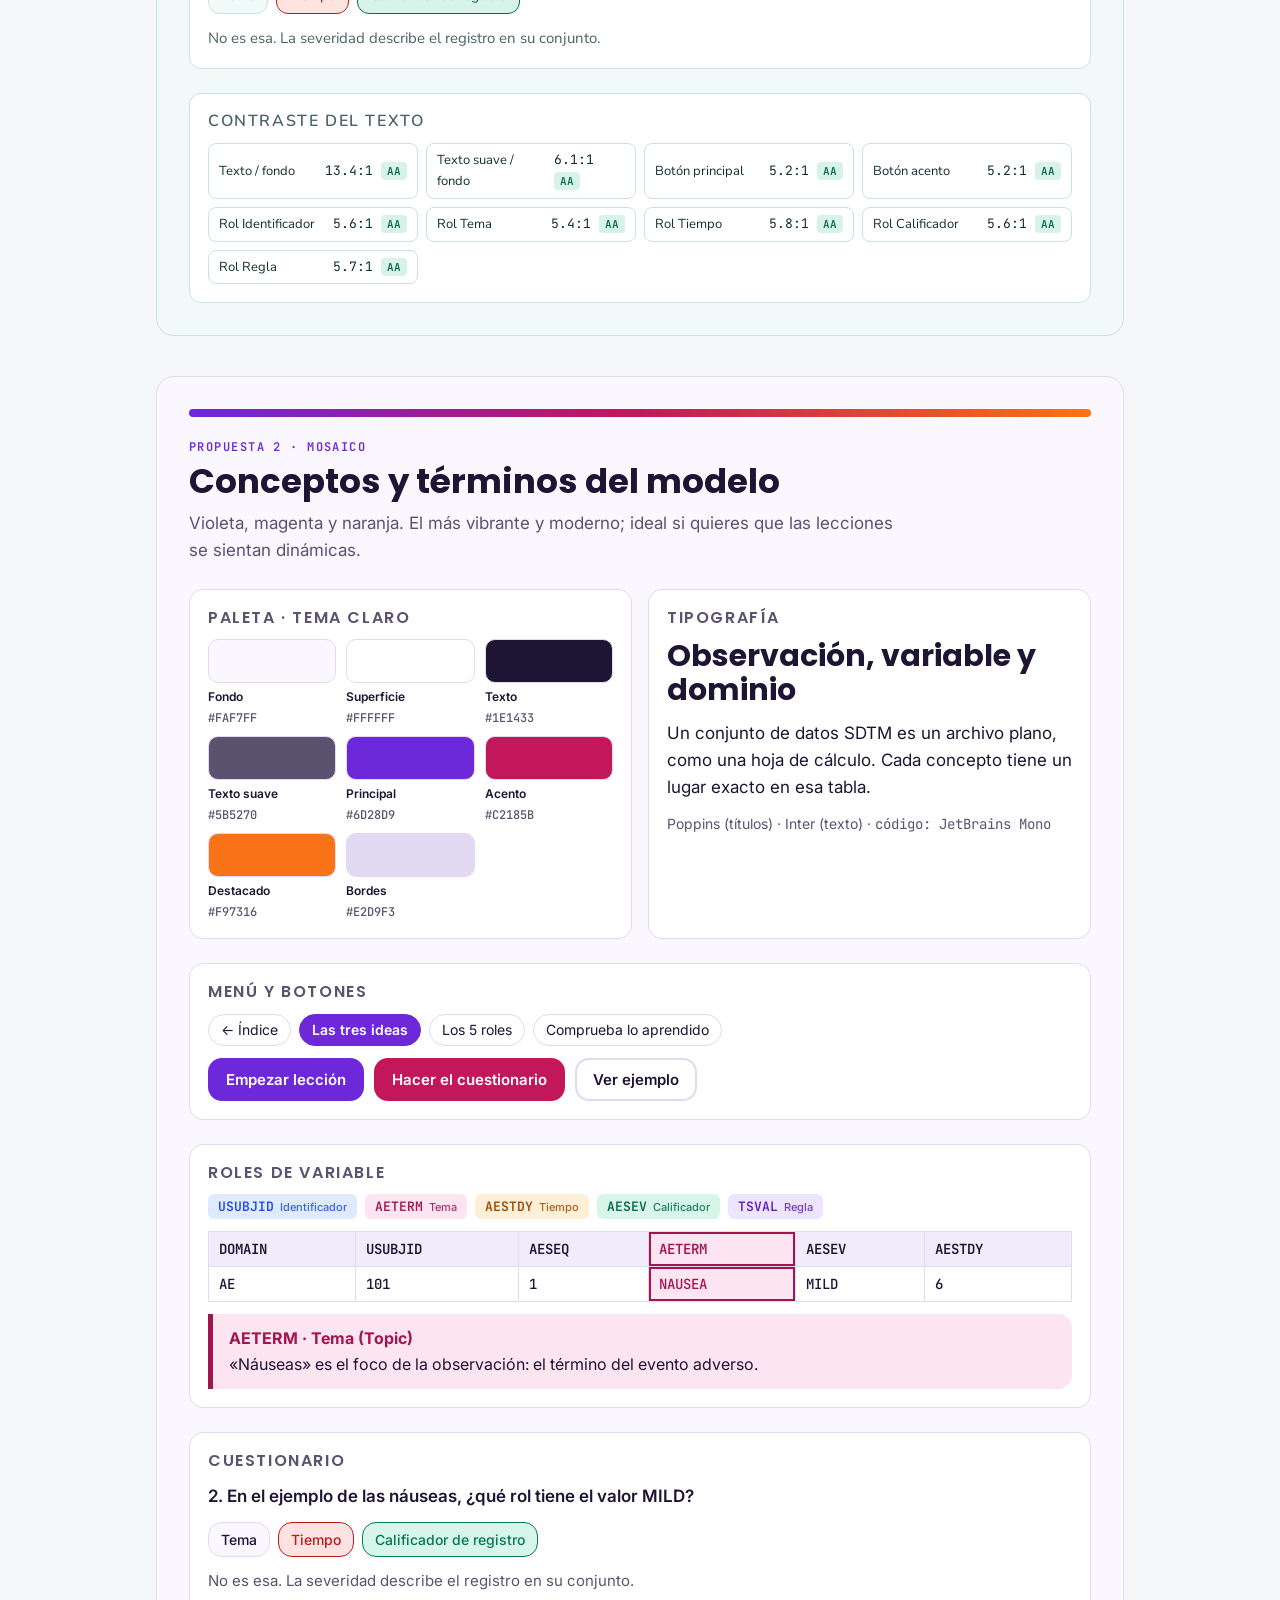
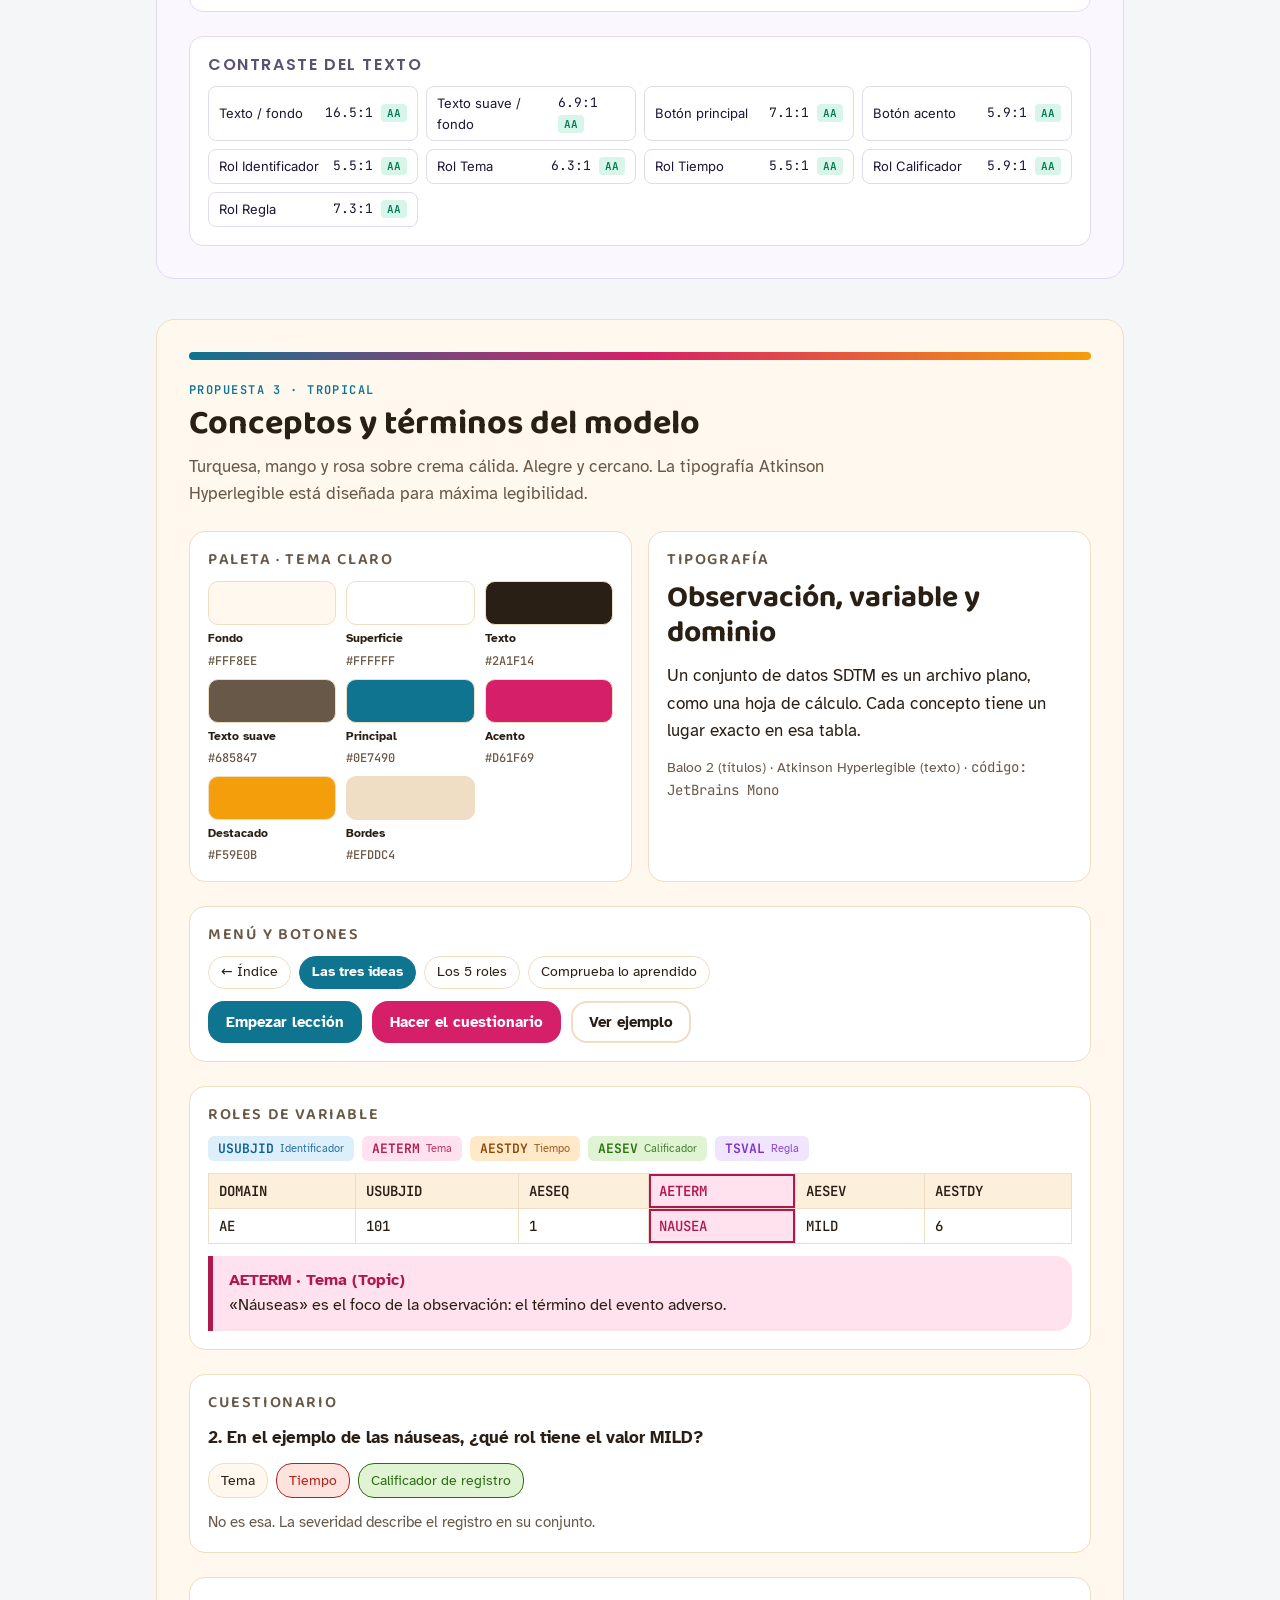
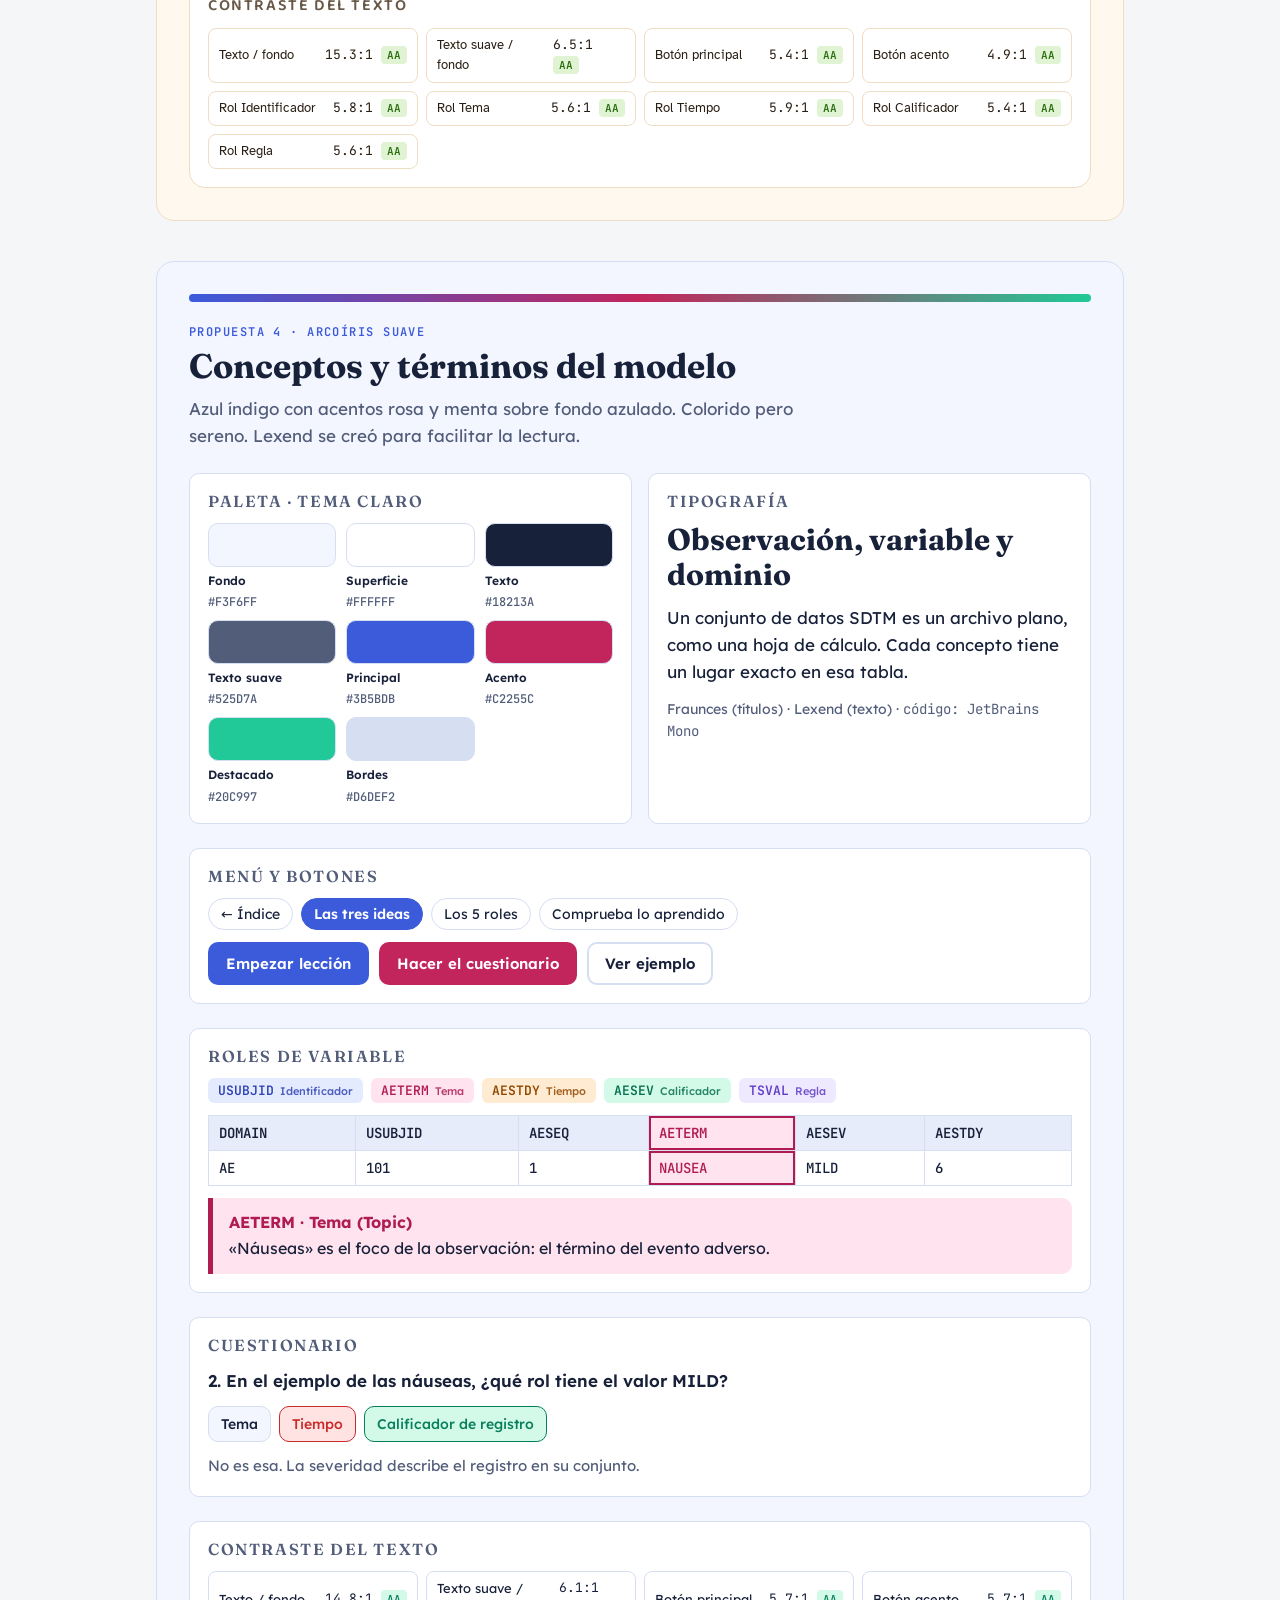
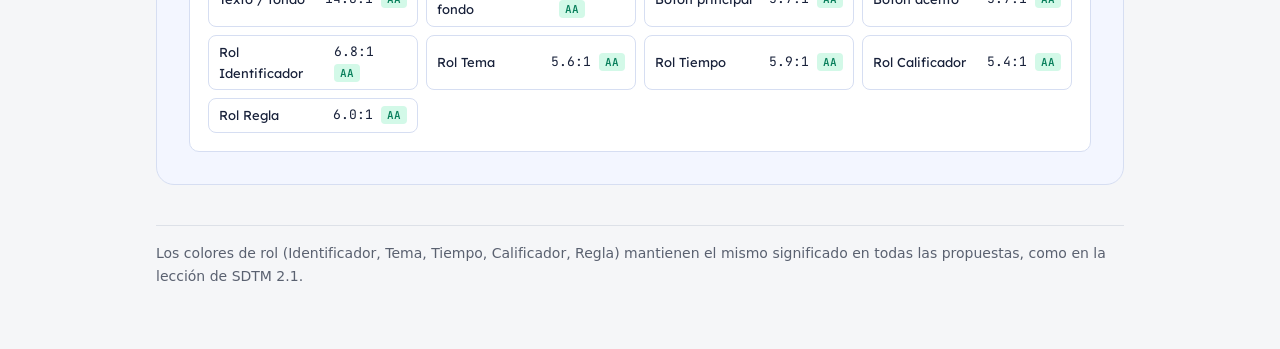
==== commit 8ac85a17: "Aplicar el estilo Mosaico a todo el sitio Hoja de estilos común recursos/estilo.css (violeta, magent" ====
--- a/guia-de-estilo.html
+++ b/guia-de-estilo.html
@@ -94,6 +94,7 @@
 <div class="wrap">
   <header class="intro">
     <h1>Guía de estilo · propuestas</h1>
+    <p><b>Elegida: 2 · Mosaico.</b> Está definida en <code>recursos/estilo.css</code> y la usan todas las lecciones. Las demás propuestas se conservan como referencia.</p>
     <p>Cuatro estilos posibles para las lecciones. Cada uno muestra su paleta, su tipografía y los elementos que usan las lecciones: menú, botones, etiquetas de rol, tabla de datos, explicación y cuestionario.</p>
     <p>Usa el botón ☀/☾ de arriba para ver cada propuesta en tema claro y oscuro. Al final de cada una se comprueba el contraste del texto: <b>AA</b> significa que cumple el mínimo de legibilidad de las pautas WCAG (4,5:1).</p>
     <nav class="salto" id="salto" aria-label="Propuestas"></nav>
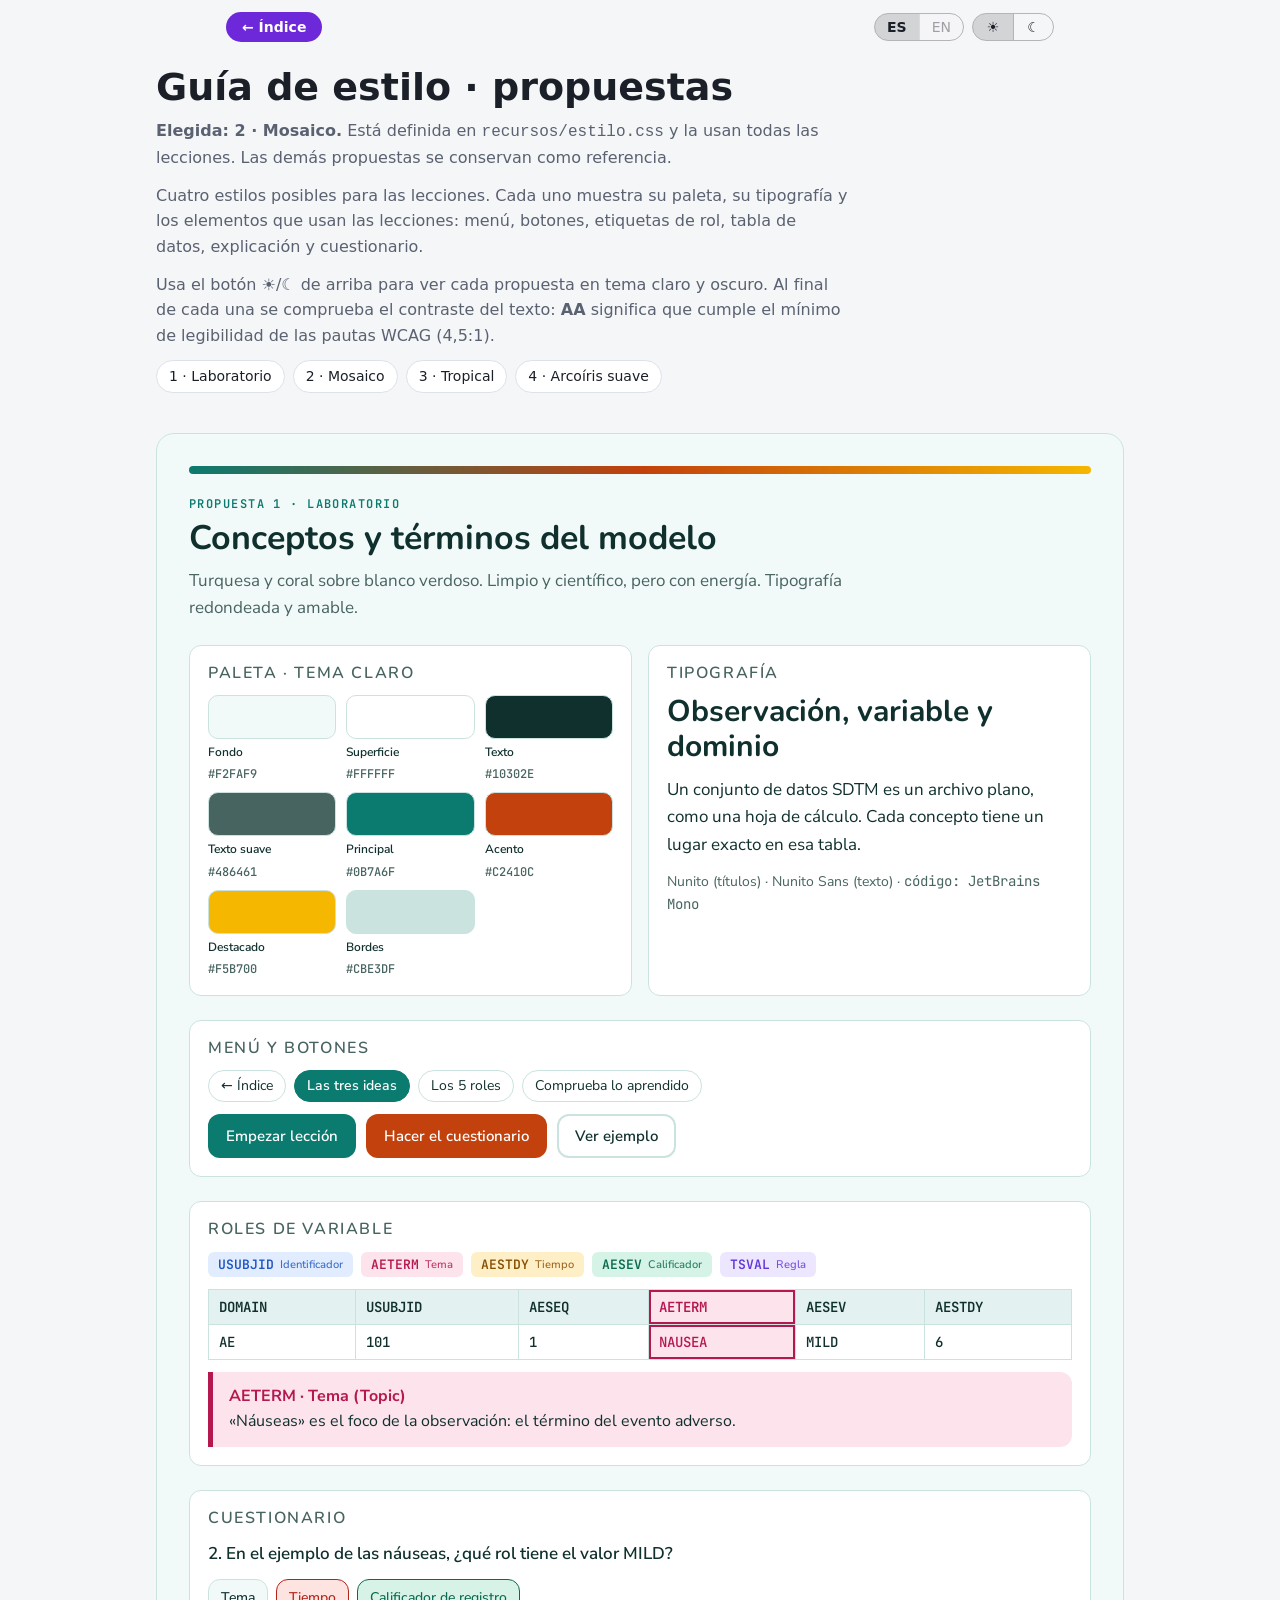
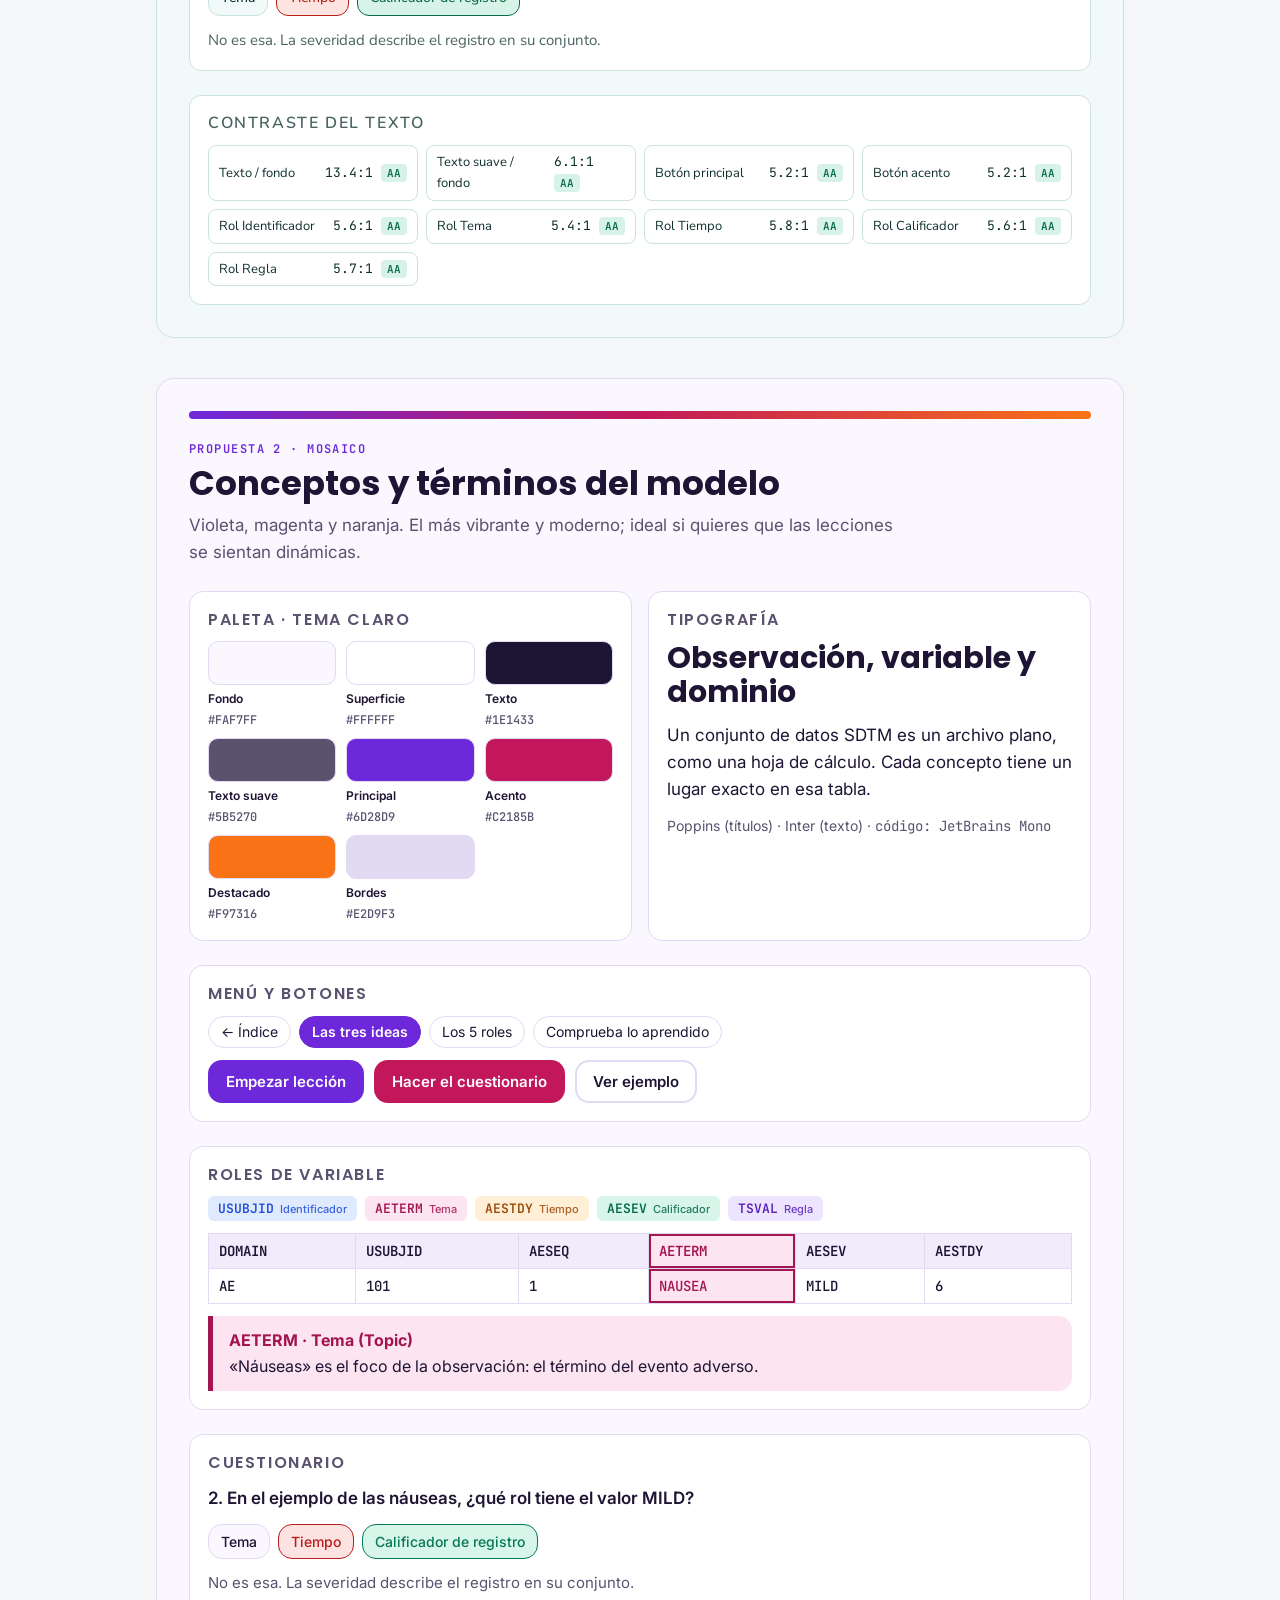
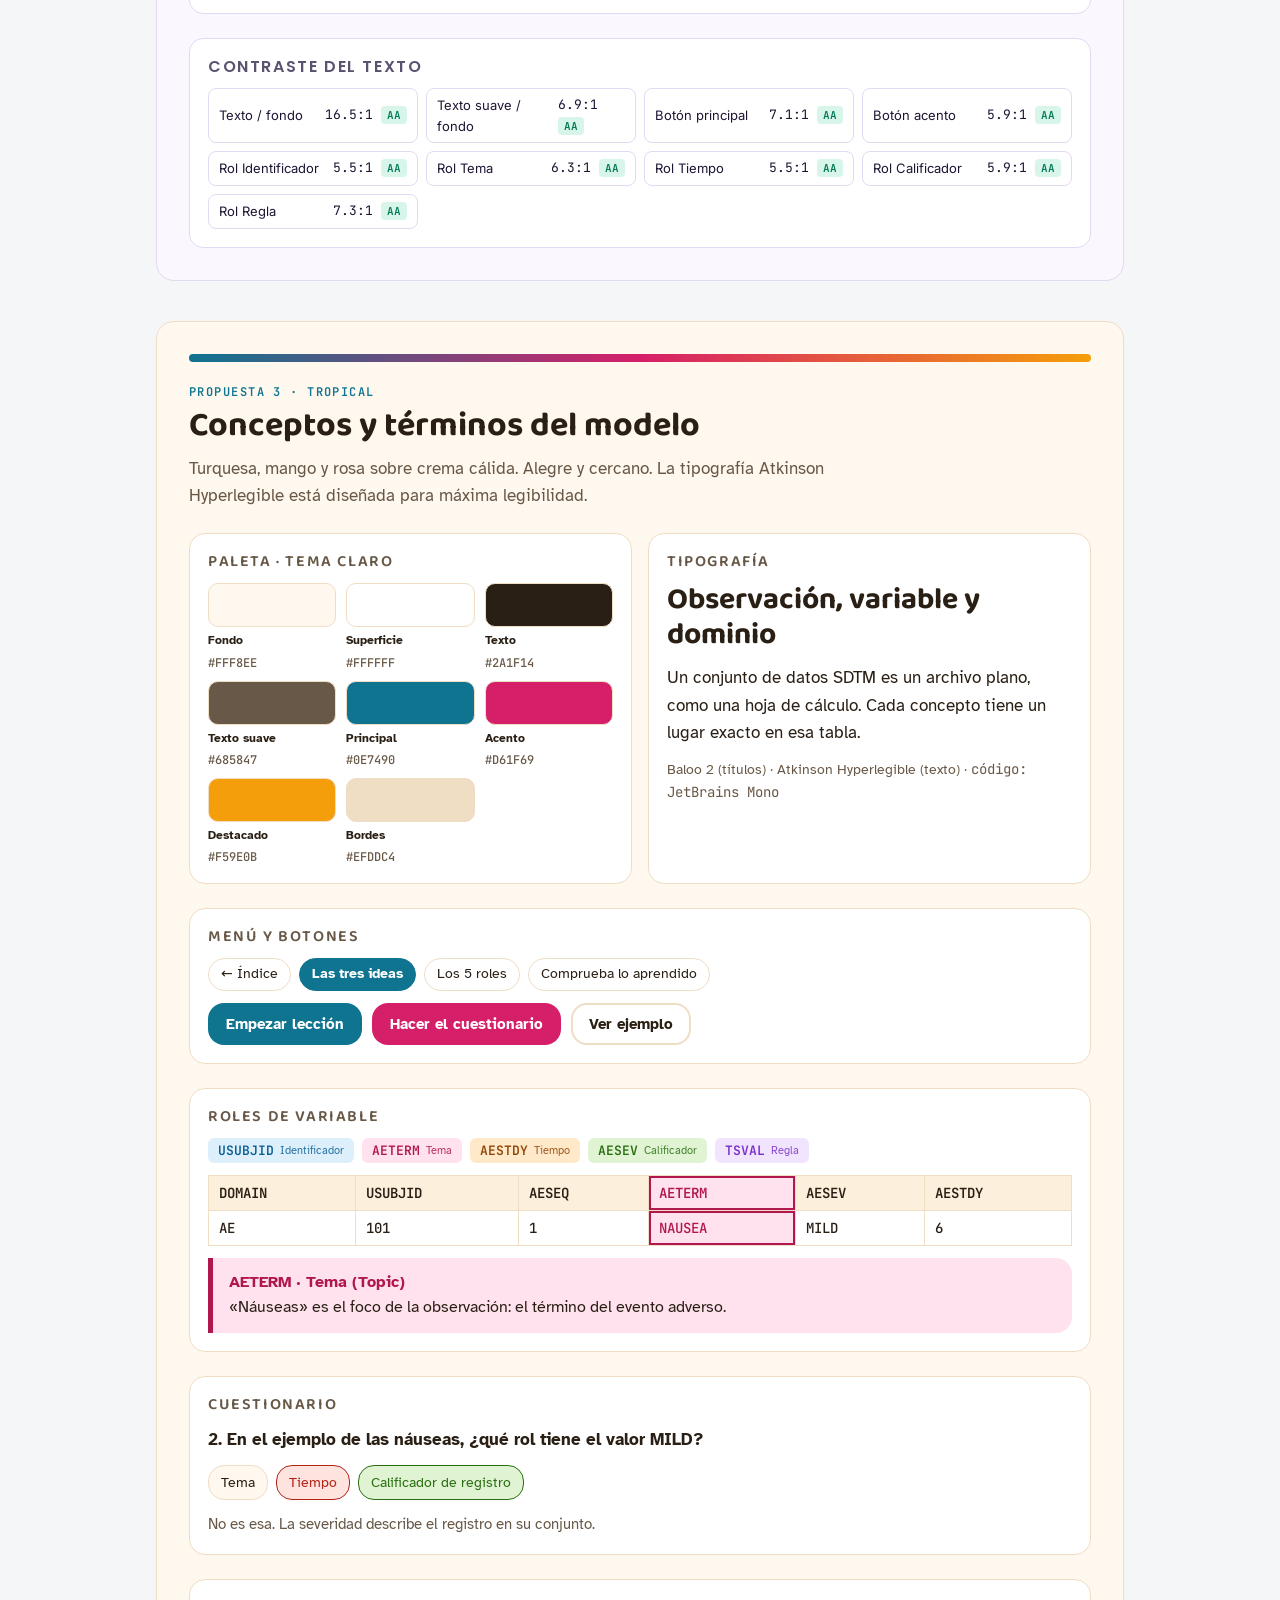
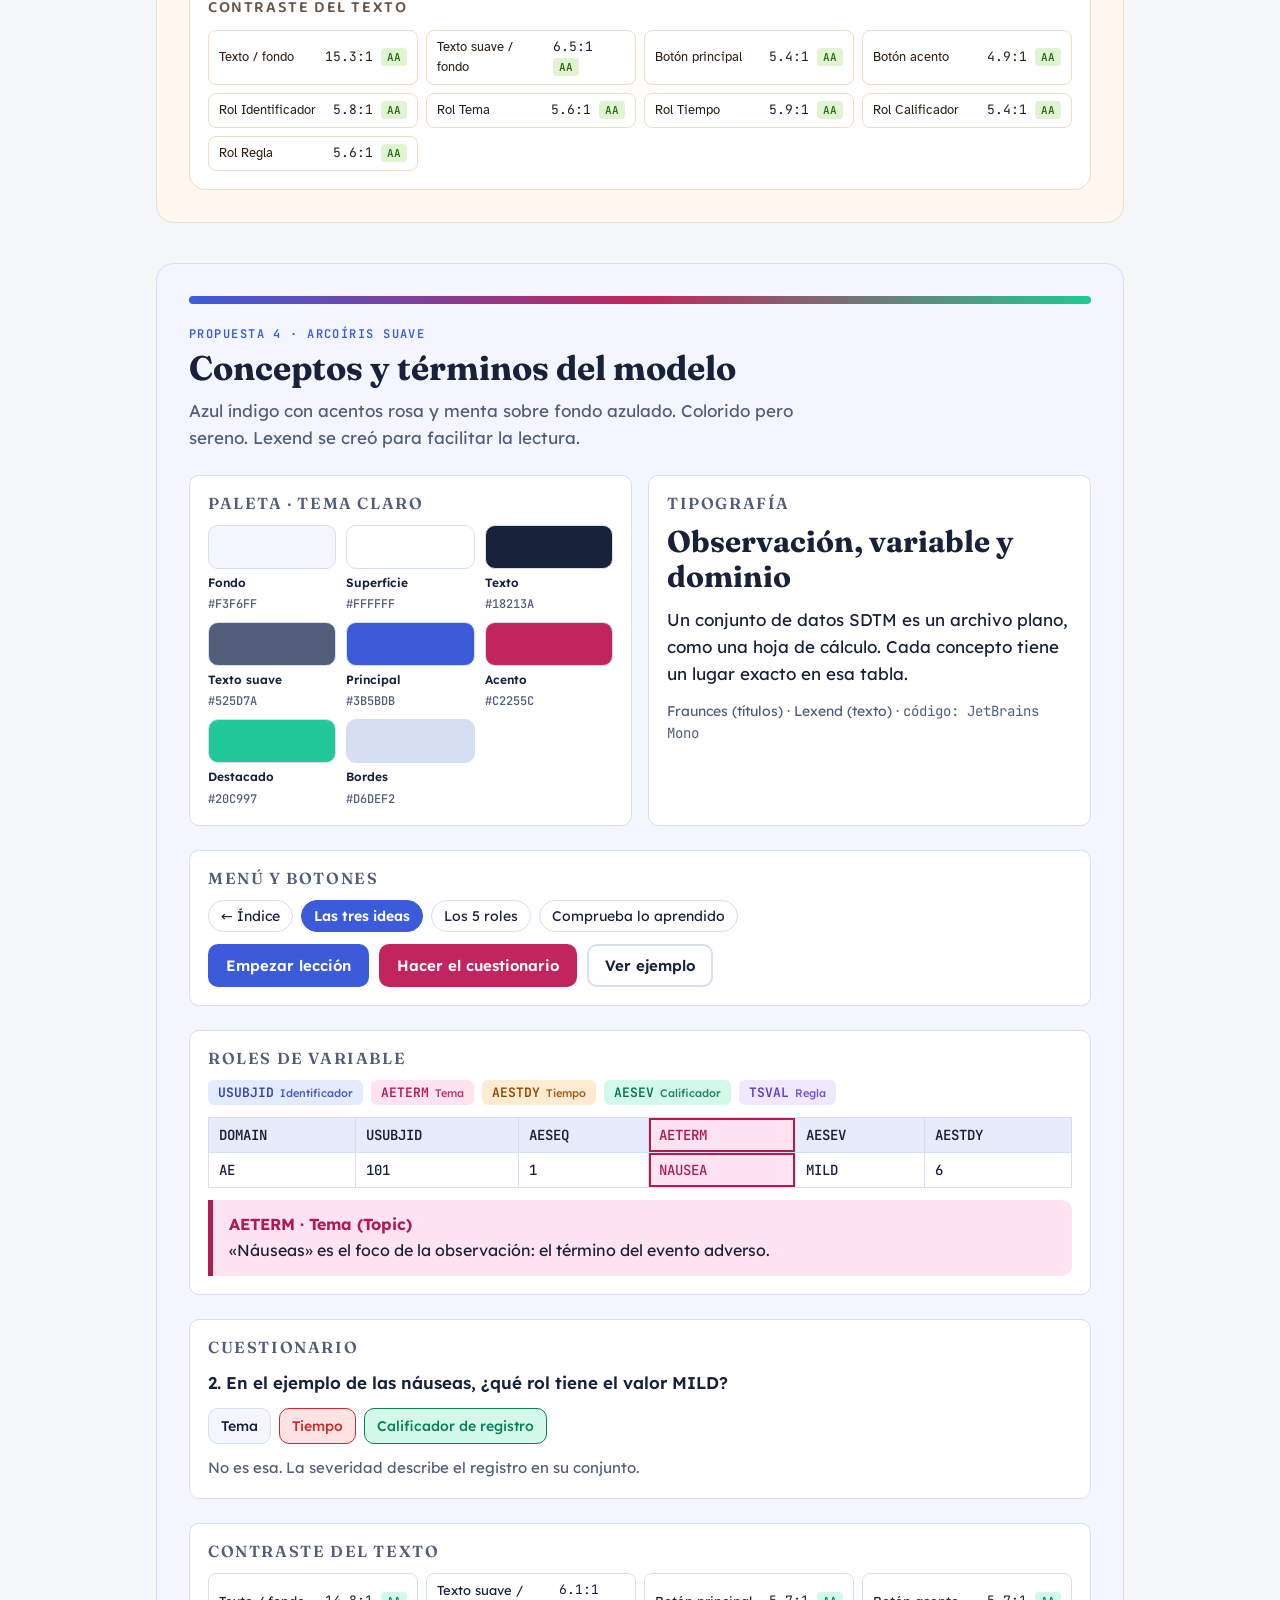
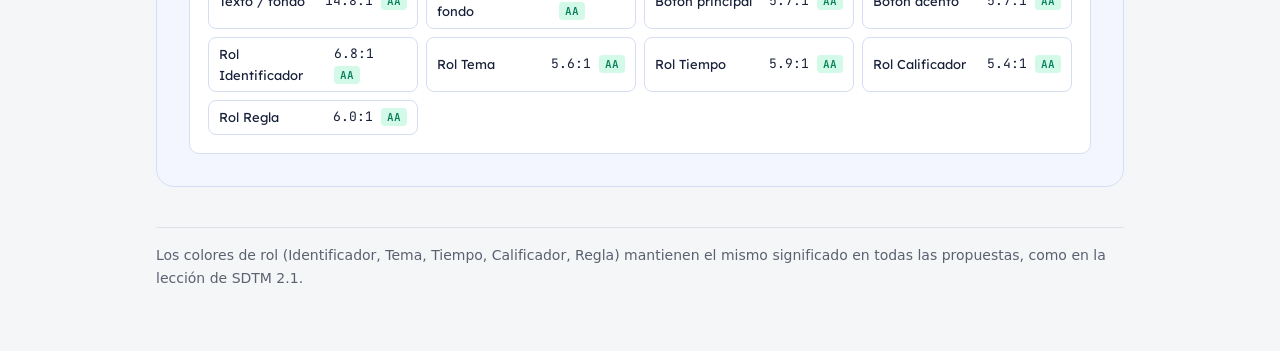
==== commit 4b5105ee: "Añadir versión a estilo.css y controles.js para evitar la caché Co-Authored-By: Claude Opus 5.5 <nor" ====
--- a/guia-de-estilo.html
+++ b/guia-de-estilo.html
@@ -5,7 +5,7 @@
 <meta name="viewport" content="width=device-width, initial-scale=1">
 <title>Guía de estilo</title>
 <meta name="description" content="Propuestas de estilo visual para las lecciones de CDISC Learning.">
-<script src="recursos/controles.js"></script>
+<script src="recursos/controles.js?v=2"></script>
 <link rel="stylesheet" href="https://fonts.googleapis.com/css2?family=Atkinson+Hyperlegible:wght@400;700&family=Baloo+2:wght@600;700&family=Fraunces:opsz,wght@9..144,600;9..144,700&family=Inter:wght@400;500;600&family=JetBrains+Mono:wght@500;600&family=Lexend:wght@400;500;600&family=Nunito:wght@700;800&family=Nunito+Sans:wght@400;600&family=Poppins:wght@600;700&display=swap">
 <style>
 /* Página contenedora: neutra, para que destaquen las propuestas */
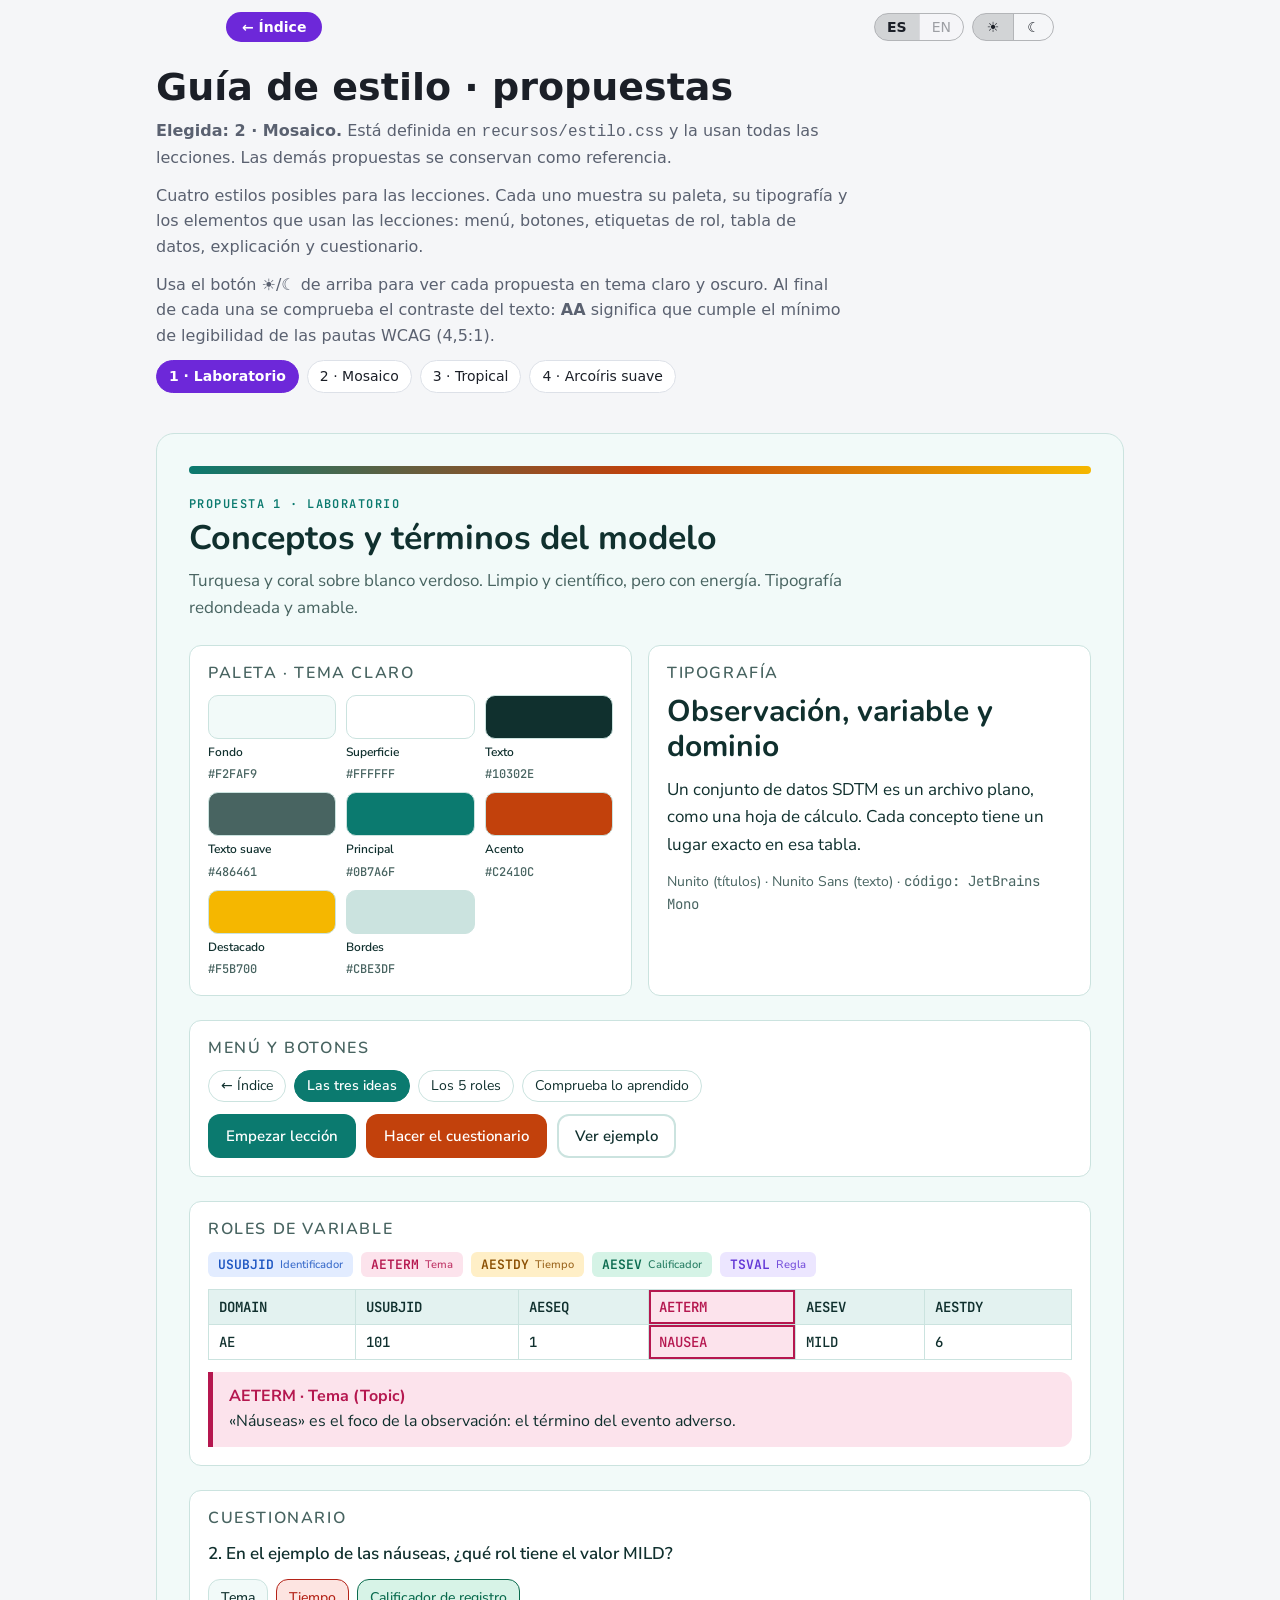
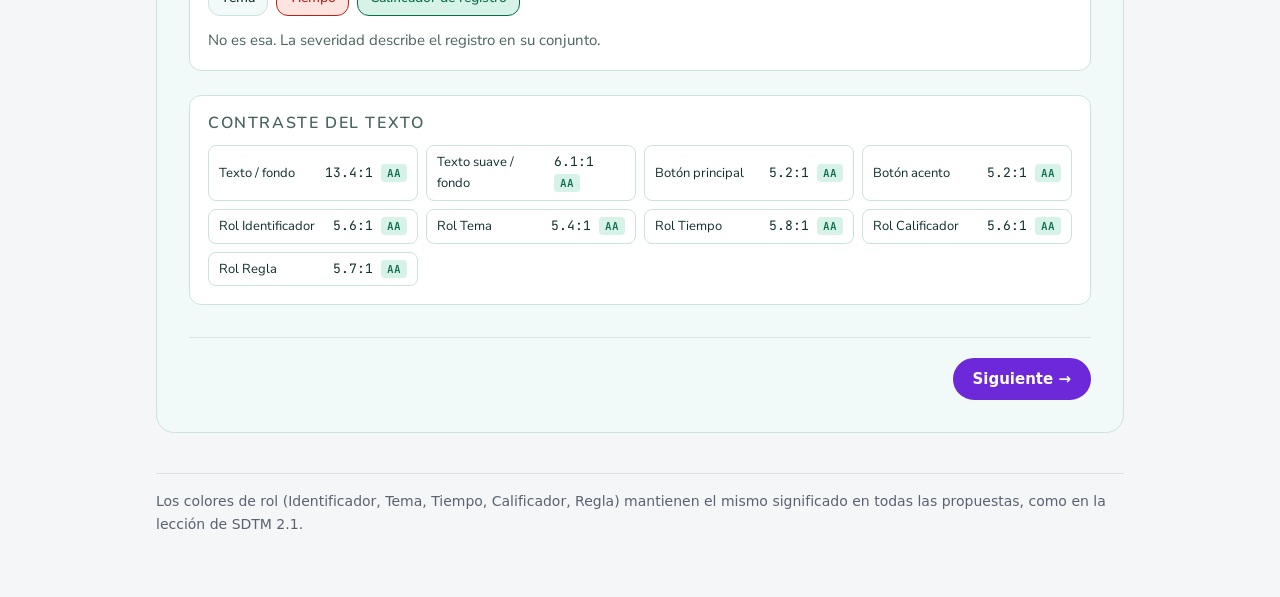
==== commit 6a96cd8b: "Mostrar una sección a la vez en las lecciones con menú controles.js oculta las demás secciones, marc" ====
--- a/guia-de-estilo.html
+++ b/guia-de-estilo.html
@@ -5,7 +5,7 @@
 <meta name="viewport" content="width=device-width, initial-scale=1">
 <title>Guía de estilo</title>
 <meta name="description" content="Propuestas de estilo visual para las lecciones de CDISC Learning.">
-<script src="recursos/controles.js?v=2"></script>
+<script src="recursos/controles.js?v=3"></script>
 <link rel="stylesheet" href="https://fonts.googleapis.com/css2?family=Atkinson+Hyperlegible:wght@400;700&family=Baloo+2:wght@600;700&family=Fraunces:opsz,wght@9..144,600;9..144,700&family=Inter:wght@400;500;600&family=JetBrains+Mono:wght@500;600&family=Lexend:wght@400;500;600&family=Nunito:wght@700;800&family=Nunito+Sans:wght@400;600&family=Poppins:wght@600;700&display=swap">
 <style>
 /* Página contenedora: neutra, para que destaquen las propuestas */
